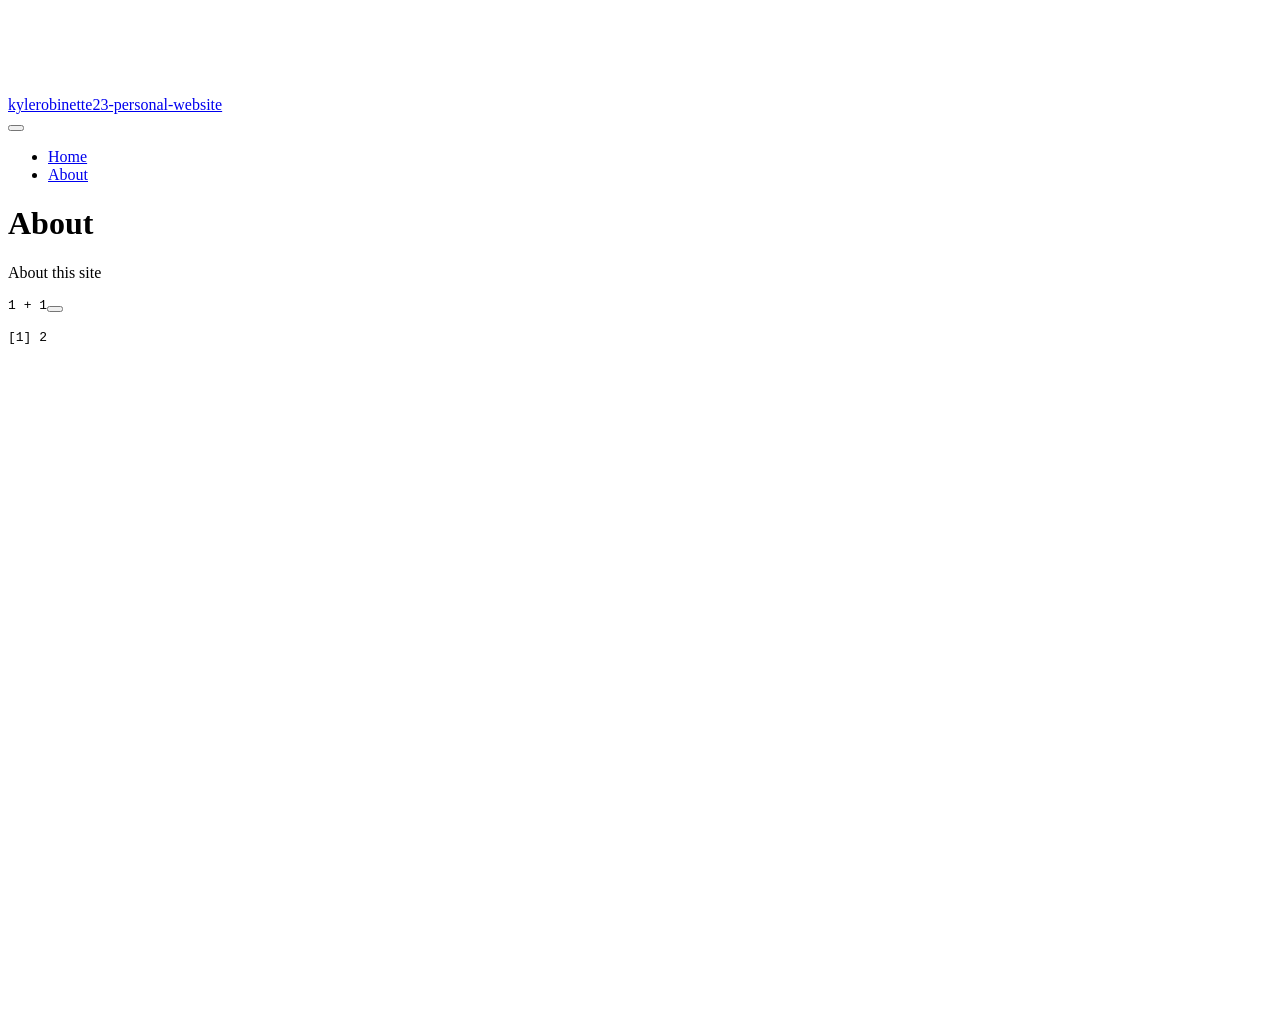
==== docs/about.html @ b681f21e "website demo" ====
<!DOCTYPE html>
<html xmlns="http://www.w3.org/1999/xhtml" lang="en" xml:lang="en"><head>

<meta charset="utf-8">
<meta name="generator" content="quarto-1.7.32">

<meta name="viewport" content="width=device-width, initial-scale=1.0, user-scalable=yes">


<title>About – kylerobinette23-personal-website</title>
<style>
code{white-space: pre-wrap;}
span.smallcaps{font-variant: small-caps;}
div.columns{display: flex; gap: min(4vw, 1.5em);}
div.column{flex: auto; overflow-x: auto;}
div.hanging-indent{margin-left: 1.5em; text-indent: -1.5em;}
ul.task-list{list-style: none;}
ul.task-list li input[type="checkbox"] {
  width: 0.8em;
  margin: 0 0.8em 0.2em -1em; /* quarto-specific, see https://github.com/quarto-dev/quarto-cli/issues/4556 */ 
  vertical-align: middle;
}
/* CSS for syntax highlighting */
html { -webkit-text-size-adjust: 100%; }
pre > code.sourceCode { white-space: pre; position: relative; }
pre > code.sourceCode > span { display: inline-block; line-height: 1.25; }
pre > code.sourceCode > span:empty { height: 1.2em; }
.sourceCode { overflow: visible; }
code.sourceCode > span { color: inherit; text-decoration: inherit; }
div.sourceCode { margin: 1em 0; }
pre.sourceCode { margin: 0; }
@media screen {
div.sourceCode { overflow: auto; }
}
@media print {
pre > code.sourceCode { white-space: pre-wrap; }
pre > code.sourceCode > span { text-indent: -5em; padding-left: 5em; }
}
pre.numberSource code
  { counter-reset: source-line 0; }
pre.numberSource code > span
  { position: relative; left: -4em; counter-increment: source-line; }
pre.numberSource code > span > a:first-child::before
  { content: counter(source-line);
    position: relative; left: -1em; text-align: right; vertical-align: baseline;
    border: none; display: inline-block;
    -webkit-touch-callout: none; -webkit-user-select: none;
    -khtml-user-select: none; -moz-user-select: none;
    -ms-user-select: none; user-select: none;
    padding: 0 4px; width: 4em;
  }
pre.numberSource { margin-left: 3em;  padding-left: 4px; }
div.sourceCode
  {   }
@media screen {
pre > code.sourceCode > span > a:first-child::before { text-decoration: underline; }
}
</style>


<script src="site_libs/quarto-nav/quarto-nav.js"></script>
<script src="site_libs/quarto-nav/headroom.min.js"></script>
<script src="site_libs/clipboard/clipboard.min.js"></script>
<script src="site_libs/quarto-search/autocomplete.umd.js"></script>
<script src="site_libs/quarto-search/fuse.min.js"></script>
<script src="site_libs/quarto-search/quarto-search.js"></script>
<meta name="quarto:offset" content="./">
<script src="site_libs/quarto-html/quarto.js" type="module"></script>
<script src="site_libs/quarto-html/tabsets/tabsets.js" type="module"></script>
<script src="site_libs/quarto-html/popper.min.js"></script>
<script src="site_libs/quarto-html/tippy.umd.min.js"></script>
<script src="site_libs/quarto-html/anchor.min.js"></script>
<link href="site_libs/quarto-html/tippy.css" rel="stylesheet">
<link href="site_libs/quarto-html/quarto-syntax-highlighting-37eea08aefeeee20ff55810ff984fec1.css" rel="stylesheet" id="quarto-text-highlighting-styles">
<script src="site_libs/bootstrap/bootstrap.min.js"></script>
<link href="site_libs/bootstrap/bootstrap-icons.css" rel="stylesheet">
<link href="site_libs/bootstrap/bootstrap-dfb324f25d9b1687192fa8be62ac8f9c.min.css" rel="stylesheet" append-hash="true" id="quarto-bootstrap" data-mode="light">
<script id="quarto-search-options" type="application/json">{
  "location": "navbar",
  "copy-button": false,
  "collapse-after": 3,
  "panel-placement": "end",
  "type": "overlay",
  "limit": 50,
  "keyboard-shortcut": [
    "f",
    "/",
    "s"
  ],
  "show-item-context": false,
  "language": {
    "search-no-results-text": "No results",
    "search-matching-documents-text": "matching documents",
    "search-copy-link-title": "Copy link to search",
    "search-hide-matches-text": "Hide additional matches",
    "search-more-match-text": "more match in this document",
    "search-more-matches-text": "more matches in this document",
    "search-clear-button-title": "Clear",
    "search-text-placeholder": "",
    "search-detached-cancel-button-title": "Cancel",
    "search-submit-button-title": "Submit",
    "search-label": "Search"
  }
}</script>


<link rel="stylesheet" href="styles.css">
</head>

<body class="nav-fixed quarto-light">

<div id="quarto-search-results"></div>
  <header id="quarto-header" class="headroom fixed-top">
    <nav class="navbar navbar-expand-lg " data-bs-theme="dark">
      <div class="navbar-container container-fluid">
      <div class="navbar-brand-container mx-auto">
    <a class="navbar-brand" href="./index.html">
    <span class="navbar-title">kylerobinette23-personal-website</span>
    </a>
  </div>
            <div id="quarto-search" class="" title="Search"></div>
          <button class="navbar-toggler" type="button" data-bs-toggle="collapse" data-bs-target="#navbarCollapse" aria-controls="navbarCollapse" role="menu" aria-expanded="false" aria-label="Toggle navigation" onclick="if (window.quartoToggleHeadroom) { window.quartoToggleHeadroom(); }">
  <span class="navbar-toggler-icon"></span>
</button>
          <div class="collapse navbar-collapse" id="navbarCollapse">
            <ul class="navbar-nav navbar-nav-scroll me-auto">
  <li class="nav-item">
    <a class="nav-link" href="./index.html"> 
<span class="menu-text">Home</span></a>
  </li>  
  <li class="nav-item">
    <a class="nav-link active" href="./about.html" aria-current="page"> 
<span class="menu-text">About</span></a>
  </li>  
</ul>
          </div> <!-- /navcollapse -->
            <div class="quarto-navbar-tools">
</div>
      </div> <!-- /container-fluid -->
    </nav>
</header>
<!-- content -->
<div id="quarto-content" class="quarto-container page-columns page-rows-contents page-layout-article page-navbar">
<!-- sidebar -->
<!-- margin-sidebar -->
    <div id="quarto-margin-sidebar" class="sidebar margin-sidebar zindex-bottom">
        
    </div>
<!-- main -->
<main class="content" id="quarto-document-content">

<header id="title-block-header" class="quarto-title-block default">
<div class="quarto-title">
<h1 class="title">About</h1>
</div>



<div class="quarto-title-meta">

    
  
    
  </div>
  


</header>


<p>About this site</p>
<div class="cell">
<div class="sourceCode cell-code" id="cb1"><pre class="sourceCode r code-with-copy"><code class="sourceCode r"><span id="cb1-1"><a href="#cb1-1" aria-hidden="true" tabindex="-1"></a><span class="dv">1</span> <span class="sc">+</span> <span class="dv">1</span></span></code><button title="Copy to Clipboard" class="code-copy-button"><i class="bi"></i></button></pre></div>
<div class="cell-output cell-output-stdout">
<pre><code>[1] 2</code></pre>
</div>
</div>



</main> <!-- /main -->
<script id="quarto-html-after-body" type="application/javascript">
  window.document.addEventListener("DOMContentLoaded", function (event) {
    const icon = "";
    const anchorJS = new window.AnchorJS();
    anchorJS.options = {
      placement: 'right',
      icon: icon
    };
    anchorJS.add('.anchored');
    const isCodeAnnotation = (el) => {
      for (const clz of el.classList) {
        if (clz.startsWith('code-annotation-')) {                     
          return true;
        }
      }
      return false;
    }
    const onCopySuccess = function(e) {
      // button target
      const button = e.trigger;
      // don't keep focus
      button.blur();
      // flash "checked"
      button.classList.add('code-copy-button-checked');
      var currentTitle = button.getAttribute("title");
      button.setAttribute("title", "Copied!");
      let tooltip;
      if (window.bootstrap) {
        button.setAttribute("data-bs-toggle", "tooltip");
        button.setAttribute("data-bs-placement", "left");
        button.setAttribute("data-bs-title", "Copied!");
        tooltip = new bootstrap.Tooltip(button, 
          { trigger: "manual", 
            customClass: "code-copy-button-tooltip",
            offset: [0, -8]});
        tooltip.show();    
      }
      setTimeout(function() {
        if (tooltip) {
          tooltip.hide();
          button.removeAttribute("data-bs-title");
          button.removeAttribute("data-bs-toggle");
          button.removeAttribute("data-bs-placement");
        }
        button.setAttribute("title", currentTitle);
        button.classList.remove('code-copy-button-checked');
      }, 1000);
      // clear code selection
      e.clearSelection();
    }
    const getTextToCopy = function(trigger) {
        const codeEl = trigger.previousElementSibling.cloneNode(true);
        for (const childEl of codeEl.children) {
          if (isCodeAnnotation(childEl)) {
            childEl.remove();
          }
        }
        return codeEl.innerText;
    }
    const clipboard = new window.ClipboardJS('.code-copy-button:not([data-in-quarto-modal])', {
      text: getTextToCopy
    });
    clipboard.on('success', onCopySuccess);
    if (window.document.getElementById('quarto-embedded-source-code-modal')) {
      const clipboardModal = new window.ClipboardJS('.code-copy-button[data-in-quarto-modal]', {
        text: getTextToCopy,
        container: window.document.getElementById('quarto-embedded-source-code-modal')
      });
      clipboardModal.on('success', onCopySuccess);
    }
      var localhostRegex = new RegExp(/^(?:http|https):\/\/localhost\:?[0-9]*\//);
      var mailtoRegex = new RegExp(/^mailto:/);
        var filterRegex = new RegExp('/' + window.location.host + '/');
      var isInternal = (href) => {
          return filterRegex.test(href) || localhostRegex.test(href) || mailtoRegex.test(href);
      }
      // Inspect non-navigation links and adorn them if external
     var links = window.document.querySelectorAll('a[href]:not(.nav-link):not(.navbar-brand):not(.toc-action):not(.sidebar-link):not(.sidebar-item-toggle):not(.pagination-link):not(.no-external):not([aria-hidden]):not(.dropdown-item):not(.quarto-navigation-tool):not(.about-link)');
      for (var i=0; i<links.length; i++) {
        const link = links[i];
        if (!isInternal(link.href)) {
          // undo the damage that might have been done by quarto-nav.js in the case of
          // links that we want to consider external
          if (link.dataset.originalHref !== undefined) {
            link.href = link.dataset.originalHref;
          }
        }
      }
    function tippyHover(el, contentFn, onTriggerFn, onUntriggerFn) {
      const config = {
        allowHTML: true,
        maxWidth: 500,
        delay: 100,
        arrow: false,
        appendTo: function(el) {
            return el.parentElement;
        },
        interactive: true,
        interactiveBorder: 10,
        theme: 'quarto',
        placement: 'bottom-start',
      };
      if (contentFn) {
        config.content = contentFn;
      }
      if (onTriggerFn) {
        config.onTrigger = onTriggerFn;
      }
      if (onUntriggerFn) {
        config.onUntrigger = onUntriggerFn;
      }
      window.tippy(el, config); 
    }
    const noterefs = window.document.querySelectorAll('a[role="doc-noteref"]');
    for (var i=0; i<noterefs.length; i++) {
      const ref = noterefs[i];
      tippyHover(ref, function() {
        // use id or data attribute instead here
        let href = ref.getAttribute('data-footnote-href') || ref.getAttribute('href');
        try { href = new URL(href).hash; } catch {}
        const id = href.replace(/^#\/?/, "");
        const note = window.document.getElementById(id);
        if (note) {
          return note.innerHTML;
        } else {
          return "";
        }
      });
    }
    const xrefs = window.document.querySelectorAll('a.quarto-xref');
    const processXRef = (id, note) => {
      // Strip column container classes
      const stripColumnClz = (el) => {
        el.classList.remove("page-full", "page-columns");
        if (el.children) {
          for (const child of el.children) {
            stripColumnClz(child);
          }
        }
      }
      stripColumnClz(note)
      if (id === null || id.startsWith('sec-')) {
        // Special case sections, only their first couple elements
        const container = document.createElement("div");
        if (note.children && note.children.length > 2) {
          container.appendChild(note.children[0].cloneNode(true));
          for (let i = 1; i < note.children.length; i++) {
            const child = note.children[i];
            if (child.tagName === "P" && child.innerText === "") {
              continue;
            } else {
              container.appendChild(child.cloneNode(true));
              break;
            }
          }
          if (window.Quarto?.typesetMath) {
            window.Quarto.typesetMath(container);
          }
          return container.innerHTML
        } else {
          if (window.Quarto?.typesetMath) {
            window.Quarto.typesetMath(note);
          }
          return note.innerHTML;
        }
      } else {
        // Remove any anchor links if they are present
        const anchorLink = note.querySelector('a.anchorjs-link');
        if (anchorLink) {
          anchorLink.remove();
        }
        if (window.Quarto?.typesetMath) {
          window.Quarto.typesetMath(note);
        }
        if (note.classList.contains("callout")) {
          return note.outerHTML;
        } else {
          return note.innerHTML;
        }
      }
    }
    for (var i=0; i<xrefs.length; i++) {
      const xref = xrefs[i];
      tippyHover(xref, undefined, function(instance) {
        instance.disable();
        let url = xref.getAttribute('href');
        let hash = undefined; 
        if (url.startsWith('#')) {
          hash = url;
        } else {
          try { hash = new URL(url).hash; } catch {}
        }
        if (hash) {
          const id = hash.replace(/^#\/?/, "");
          const note = window.document.getElementById(id);
          if (note !== null) {
            try {
              const html = processXRef(id, note.cloneNode(true));
              instance.setContent(html);
            } finally {
              instance.enable();
              instance.show();
            }
          } else {
            // See if we can fetch this
            fetch(url.split('#')[0])
            .then(res => res.text())
            .then(html => {
              const parser = new DOMParser();
              const htmlDoc = parser.parseFromString(html, "text/html");
              const note = htmlDoc.getElementById(id);
              if (note !== null) {
                const html = processXRef(id, note);
                instance.setContent(html);
              } 
            }).finally(() => {
              instance.enable();
              instance.show();
            });
          }
        } else {
          // See if we can fetch a full url (with no hash to target)
          // This is a special case and we should probably do some content thinning / targeting
          fetch(url)
          .then(res => res.text())
          .then(html => {
            const parser = new DOMParser();
            const htmlDoc = parser.parseFromString(html, "text/html");
            const note = htmlDoc.querySelector('main.content');
            if (note !== null) {
              // This should only happen for chapter cross references
              // (since there is no id in the URL)
              // remove the first header
              if (note.children.length > 0 && note.children[0].tagName === "HEADER") {
                note.children[0].remove();
              }
              const html = processXRef(null, note);
              instance.setContent(html);
            } 
          }).finally(() => {
            instance.enable();
            instance.show();
          });
        }
      }, function(instance) {
      });
    }
        let selectedAnnoteEl;
        const selectorForAnnotation = ( cell, annotation) => {
          let cellAttr = 'data-code-cell="' + cell + '"';
          let lineAttr = 'data-code-annotation="' +  annotation + '"';
          const selector = 'span[' + cellAttr + '][' + lineAttr + ']';
          return selector;
        }
        const selectCodeLines = (annoteEl) => {
          const doc = window.document;
          const targetCell = annoteEl.getAttribute("data-target-cell");
          const targetAnnotation = annoteEl.getAttribute("data-target-annotation");
          const annoteSpan = window.document.querySelector(selectorForAnnotation(targetCell, targetAnnotation));
          const lines = annoteSpan.getAttribute("data-code-lines").split(",");
          const lineIds = lines.map((line) => {
            return targetCell + "-" + line;
          })
          let top = null;
          let height = null;
          let parent = null;
          if (lineIds.length > 0) {
              //compute the position of the single el (top and bottom and make a div)
              const el = window.document.getElementById(lineIds[0]);
              top = el.offsetTop;
              height = el.offsetHeight;
              parent = el.parentElement.parentElement;
            if (lineIds.length > 1) {
              const lastEl = window.document.getElementById(lineIds[lineIds.length - 1]);
              const bottom = lastEl.offsetTop + lastEl.offsetHeight;
              height = bottom - top;
            }
            if (top !== null && height !== null && parent !== null) {
              // cook up a div (if necessary) and position it 
              let div = window.document.getElementById("code-annotation-line-highlight");
              if (div === null) {
                div = window.document.createElement("div");
                div.setAttribute("id", "code-annotation-line-highlight");
                div.style.position = 'absolute';
                parent.appendChild(div);
              }
              div.style.top = top - 2 + "px";
              div.style.height = height + 4 + "px";
              div.style.left = 0;
              let gutterDiv = window.document.getElementById("code-annotation-line-highlight-gutter");
              if (gutterDiv === null) {
                gutterDiv = window.document.createElement("div");
                gutterDiv.setAttribute("id", "code-annotation-line-highlight-gutter");
                gutterDiv.style.position = 'absolute';
                const codeCell = window.document.getElementById(targetCell);
                const gutter = codeCell.querySelector('.code-annotation-gutter');
                gutter.appendChild(gutterDiv);
              }
              gutterDiv.style.top = top - 2 + "px";
              gutterDiv.style.height = height + 4 + "px";
            }
            selectedAnnoteEl = annoteEl;
          }
        };
        const unselectCodeLines = () => {
          const elementsIds = ["code-annotation-line-highlight", "code-annotation-line-highlight-gutter"];
          elementsIds.forEach((elId) => {
            const div = window.document.getElementById(elId);
            if (div) {
              div.remove();
            }
          });
          selectedAnnoteEl = undefined;
        };
          // Handle positioning of the toggle
      window.addEventListener(
        "resize",
        throttle(() => {
          elRect = undefined;
          if (selectedAnnoteEl) {
            selectCodeLines(selectedAnnoteEl);
          }
        }, 10)
      );
      function throttle(fn, ms) {
      let throttle = false;
      let timer;
        return (...args) => {
          if(!throttle) { // first call gets through
              fn.apply(this, args);
              throttle = true;
          } else { // all the others get throttled
              if(timer) clearTimeout(timer); // cancel #2
              timer = setTimeout(() => {
                fn.apply(this, args);
                timer = throttle = false;
              }, ms);
          }
        };
      }
        // Attach click handler to the DT
        const annoteDls = window.document.querySelectorAll('dt[data-target-cell]');
        for (const annoteDlNode of annoteDls) {
          annoteDlNode.addEventListener('click', (event) => {
            const clickedEl = event.target;
            if (clickedEl !== selectedAnnoteEl) {
              unselectCodeLines();
              const activeEl = window.document.querySelector('dt[data-target-cell].code-annotation-active');
              if (activeEl) {
                activeEl.classList.remove('code-annotation-active');
              }
              selectCodeLines(clickedEl);
              clickedEl.classList.add('code-annotation-active');
            } else {
              // Unselect the line
              unselectCodeLines();
              clickedEl.classList.remove('code-annotation-active');
            }
          });
        }
    const findCites = (el) => {
      const parentEl = el.parentElement;
      if (parentEl) {
        const cites = parentEl.dataset.cites;
        if (cites) {
          return {
            el,
            cites: cites.split(' ')
          };
        } else {
          return findCites(el.parentElement)
        }
      } else {
        return undefined;
      }
    };
    var bibliorefs = window.document.querySelectorAll('a[role="doc-biblioref"]');
    for (var i=0; i<bibliorefs.length; i++) {
      const ref = bibliorefs[i];
      const citeInfo = findCites(ref);
      if (citeInfo) {
        tippyHover(citeInfo.el, function() {
          var popup = window.document.createElement('div');
          citeInfo.cites.forEach(function(cite) {
            var citeDiv = window.document.createElement('div');
            citeDiv.classList.add('hanging-indent');
            citeDiv.classList.add('csl-entry');
            var biblioDiv = window.document.getElementById('ref-' + cite);
            if (biblioDiv) {
              citeDiv.innerHTML = biblioDiv.innerHTML;
            }
            popup.appendChild(citeDiv);
          });
          return popup.innerHTML;
        });
      }
    }
  });
  </script>
</div> <!-- /content -->




</body></html>
---- docs/site_libs/quarto-html/tippy.css ----
.tippy-box[data-animation=fade][data-state=hidden]{opacity:0}[data-tippy-root]{max-width:calc(100vw - 10px)}.tippy-box{position:relative;background-color:#333;color:#fff;border-radius:4px;font-size:14px;line-height:1.4;white-space:normal;outline:0;transition-property:transform,visibility,opacity}.tippy-box[data-placement^=top]>.tippy-arrow{bottom:0}.tippy-box[data-placement^=top]>.tippy-arrow:before{bottom:-7px;left:0;border-width:8px 8px 0;border-top-color:initial;transform-origin:center top}.tippy-box[data-placement^=bottom]>.tippy-arrow{top:0}.tippy-box[data-placement^=bottom]>.tippy-arrow:before{top:-7px;left:0;border-width:0 8px 8px;border-bottom-color:initial;transform-origin:center bottom}.tippy-box[data-placement^=left]>.tippy-arrow{right:0}.tippy-box[data-placement^=left]>.tippy-arrow:before{border-width:8px 0 8px 8px;border-left-color:initial;right:-7px;transform-origin:center left}.tippy-box[data-placement^=right]>.tippy-arrow{left:0}.tippy-box[data-placement^=right]>.tippy-arrow:before{left:-7px;border-width:8px 8px 8px 0;border-right-color:initial;transform-origin:center right}.tippy-box[data-inertia][data-state=visible]{transition-timing-function:cubic-bezier(.54,1.5,.38,1.11)}.tippy-arrow{width:16px;height:16px;color:#333}.tippy-arrow:before{content:"";position:absolute;border-color:transparent;border-style:solid}.tippy-content{position:relative;padding:5px 9px;z-index:1}
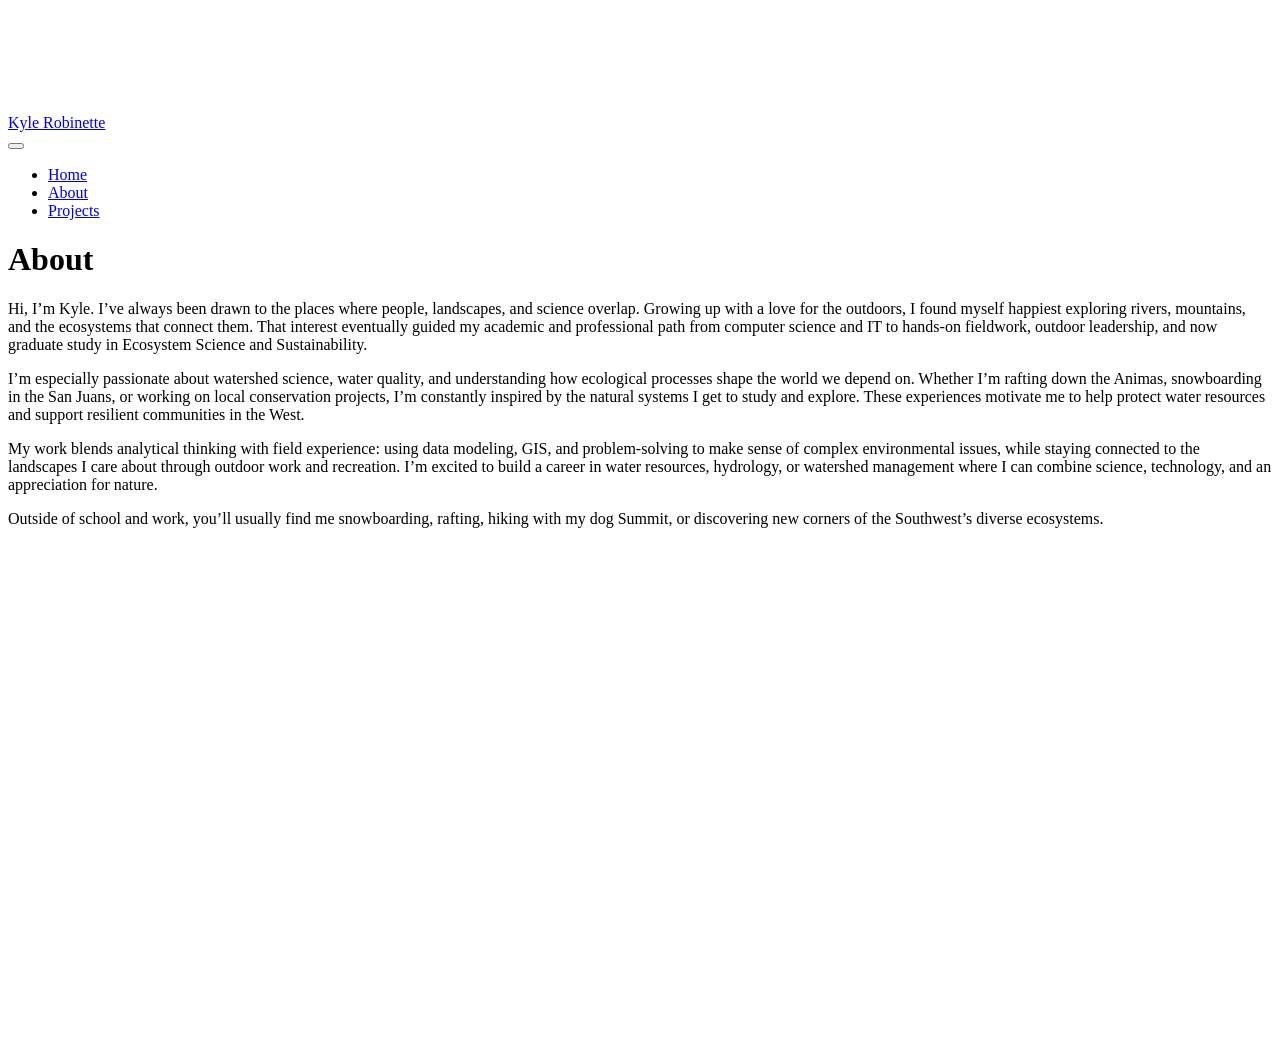
==== commit 811deb11: "testing" ====
--- a/docs/about.html
+++ b/docs/about.html
@@ -7,7 +7,7 @@
 <meta name="viewport" content="width=device-width, initial-scale=1.0, user-scalable=yes">
 
 
-<title>About – kylerobinette23-personal-website</title>
+<title>About – Kyle Robinette</title>
 <style>
 code{white-space: pre-wrap;}
 span.smallcaps{font-variant: small-caps;}
@@ -19,41 +19,6 @@
   width: 0.8em;
   margin: 0 0.8em 0.2em -1em; /* quarto-specific, see https://github.com/quarto-dev/quarto-cli/issues/4556 */ 
   vertical-align: middle;
-}
-/* CSS for syntax highlighting */
-html { -webkit-text-size-adjust: 100%; }
-pre > code.sourceCode { white-space: pre; position: relative; }
-pre > code.sourceCode > span { display: inline-block; line-height: 1.25; }
-pre > code.sourceCode > span:empty { height: 1.2em; }
-.sourceCode { overflow: visible; }
-code.sourceCode > span { color: inherit; text-decoration: inherit; }
-div.sourceCode { margin: 1em 0; }
-pre.sourceCode { margin: 0; }
-@media screen {
-div.sourceCode { overflow: auto; }
-}
-@media print {
-pre > code.sourceCode { white-space: pre-wrap; }
-pre > code.sourceCode > span { text-indent: -5em; padding-left: 5em; }
-}
-pre.numberSource code
-  { counter-reset: source-line 0; }
-pre.numberSource code > span
-  { position: relative; left: -4em; counter-increment: source-line; }
-pre.numberSource code > span > a:first-child::before
-  { content: counter(source-line);
-    position: relative; left: -1em; text-align: right; vertical-align: baseline;
-    border: none; display: inline-block;
-    -webkit-touch-callout: none; -webkit-user-select: none;
-    -khtml-user-select: none; -moz-user-select: none;
-    -ms-user-select: none; user-select: none;
-    padding: 0 4px; width: 4em;
-  }
-pre.numberSource { margin-left: 3em;  padding-left: 4px; }
-div.sourceCode
-  {   }
-@media screen {
-pre > code.sourceCode > span > a:first-child::before { text-decoration: underline; }
 }
 </style>
 
@@ -115,7 +80,7 @@
       <div class="navbar-container container-fluid">
       <div class="navbar-brand-container mx-auto">
     <a class="navbar-brand" href="./index.html">
-    <span class="navbar-title">kylerobinette23-personal-website</span>
+    <span class="navbar-title">Kyle Robinette</span>
     </a>
   </div>
             <div id="quarto-search" class="" title="Search"></div>
@@ -131,6 +96,10 @@
   <li class="nav-item">
     <a class="nav-link active" href="./about.html" aria-current="page"> 
 <span class="menu-text">About</span></a>
+  </li>  
+  <li class="nav-item">
+    <a class="nav-link" href="./projects.html"> 
+<span class="menu-text">Projects</span></a>
   </li>  
 </ul>
           </div> <!-- /navcollapse -->
@@ -168,13 +137,10 @@
 </header>
 
 
-<p>About this site</p>
-<div class="cell">
-<div class="sourceCode cell-code" id="cb1"><pre class="sourceCode r code-with-copy"><code class="sourceCode r"><span id="cb1-1"><a href="#cb1-1" aria-hidden="true" tabindex="-1"></a><span class="dv">1</span> <span class="sc">+</span> <span class="dv">1</span></span></code><button title="Copy to Clipboard" class="code-copy-button"><i class="bi"></i></button></pre></div>
-<div class="cell-output cell-output-stdout">
-<pre><code>[1] 2</code></pre>
-</div>
-</div>
+<p>Hi, I’m Kyle. I’ve always been drawn to the places where people, landscapes, and science overlap. Growing up with a love for the outdoors, I found myself happiest exploring rivers, mountains, and the ecosystems that connect them. That interest eventually guided my academic and professional path from computer science and IT to hands-on fieldwork, outdoor leadership, and now graduate study in Ecosystem Science and Sustainability.</p>
+<p>I’m especially passionate about watershed science, water quality, and understanding how ecological processes shape the world we depend on. Whether I’m rafting down the Animas, snowboarding in the San Juans, or working on local conservation projects, I’m constantly inspired by the natural systems I get to study and explore. These experiences motivate me to help protect water resources and support resilient communities in the West.</p>
+<p>My work blends analytical thinking with field experience: using data modeling, GIS, and problem-solving to make sense of complex environmental issues, while staying connected to the landscapes I care about through outdoor work and recreation. I’m excited to build a career in water resources, hydrology, or watershed management where I can combine science, technology, and an appreciation for nature.</p>
+<p>Outside of school and work, you’ll usually find me snowboarding, rafting, hiking with my dog Summit, or discovering new corners of the Southwest’s diverse ecosystems.</p>
 
 
 
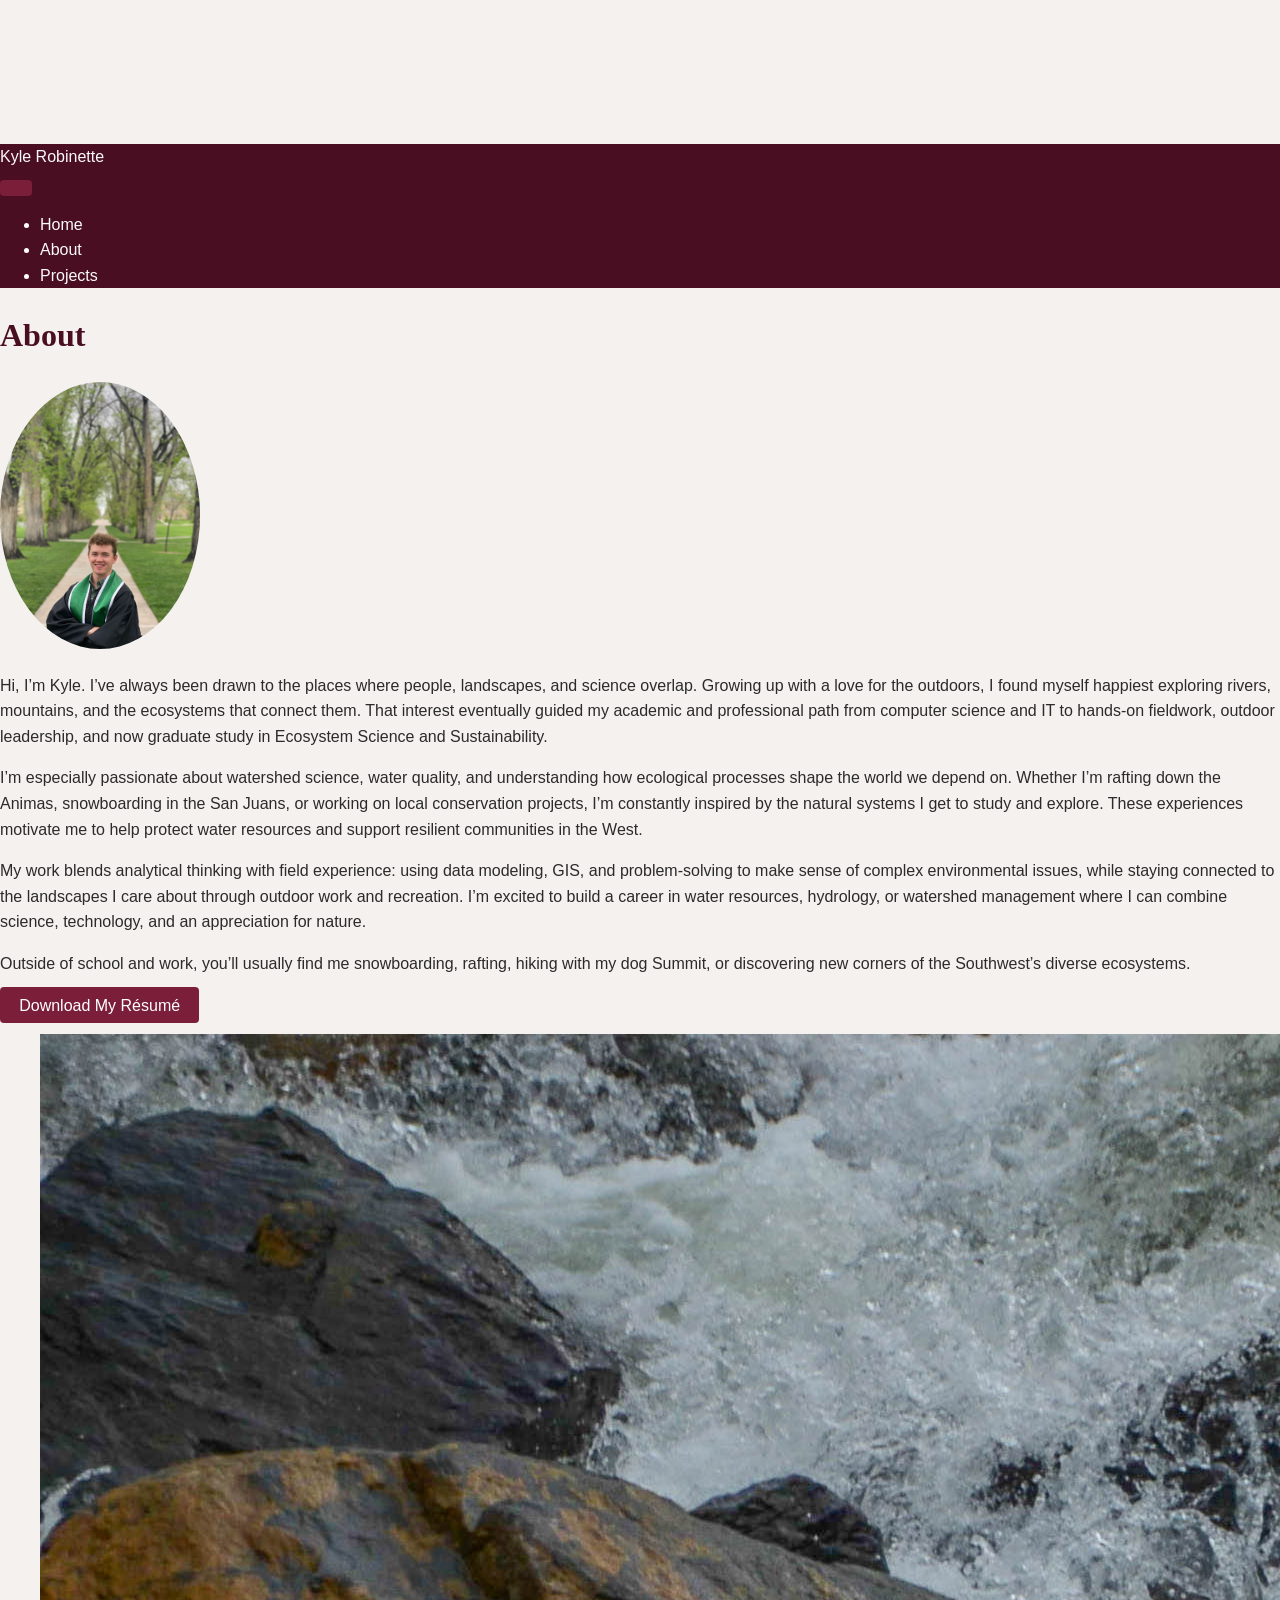
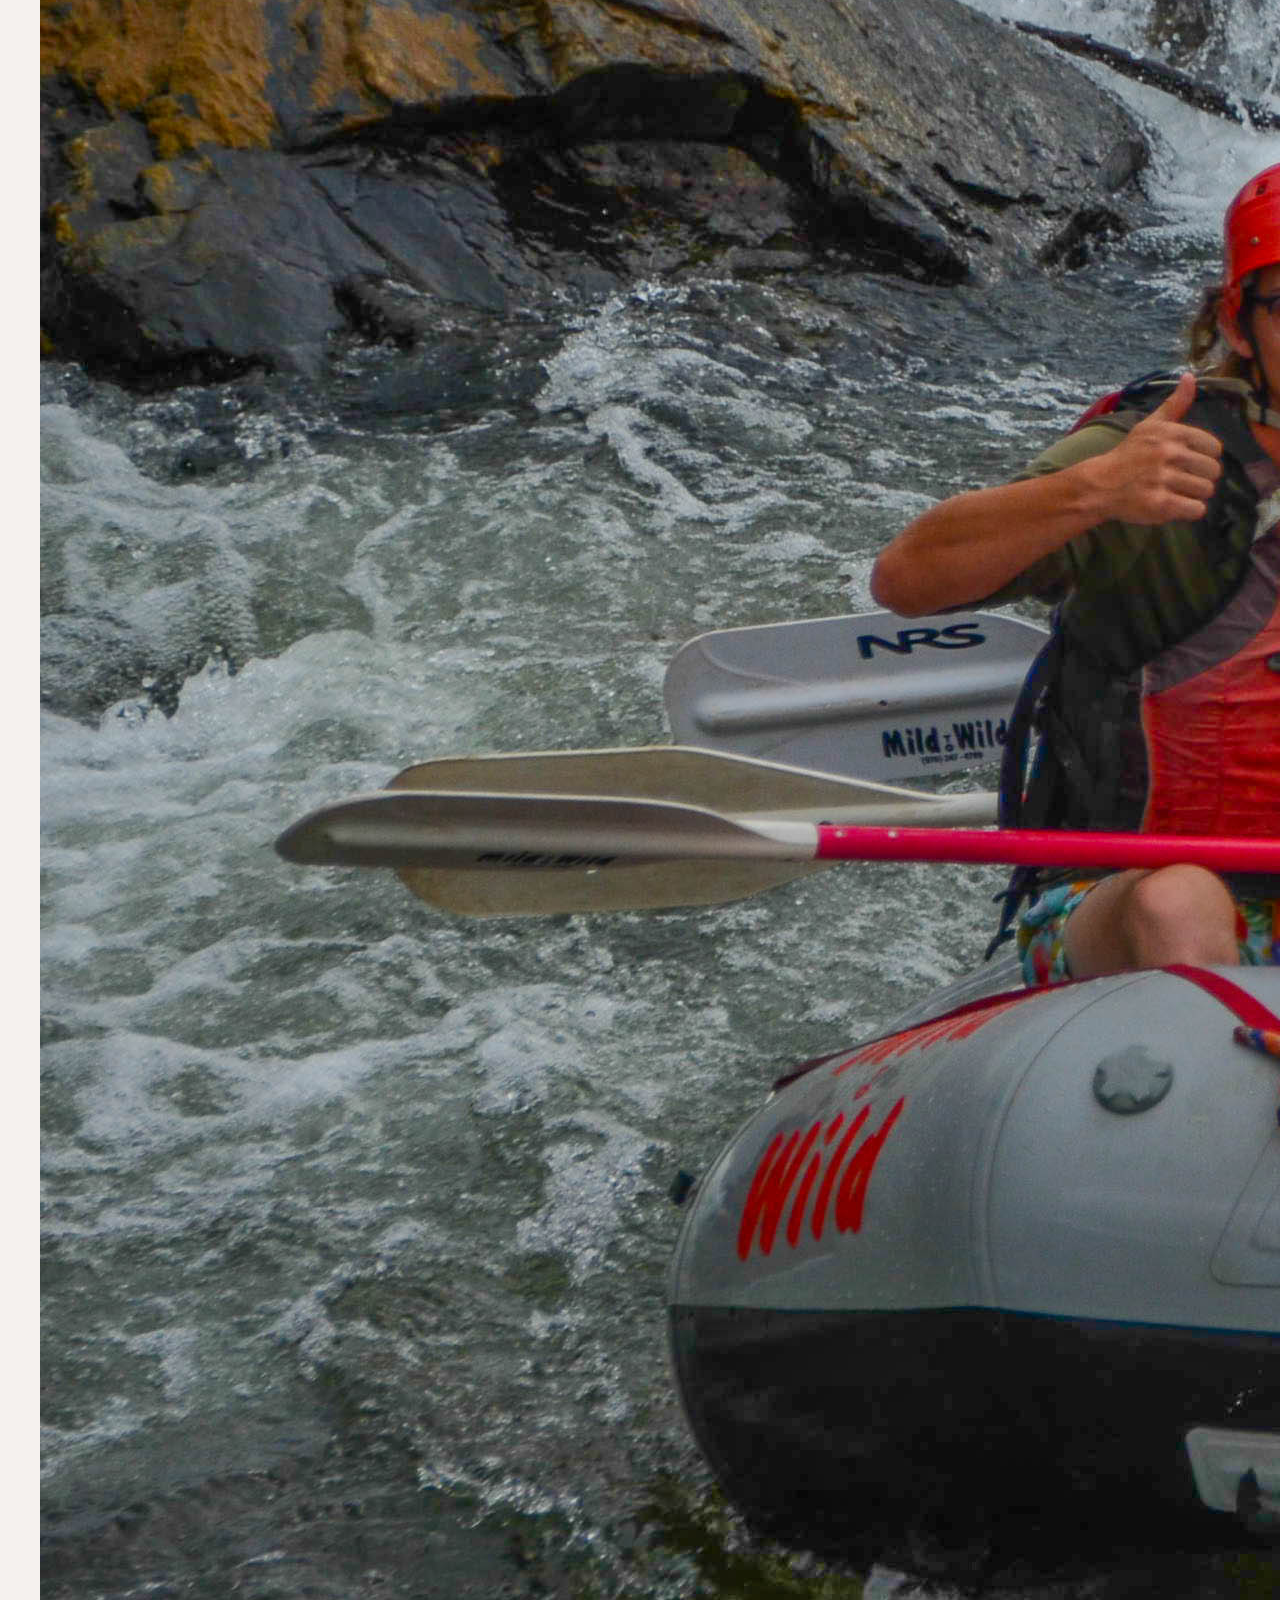
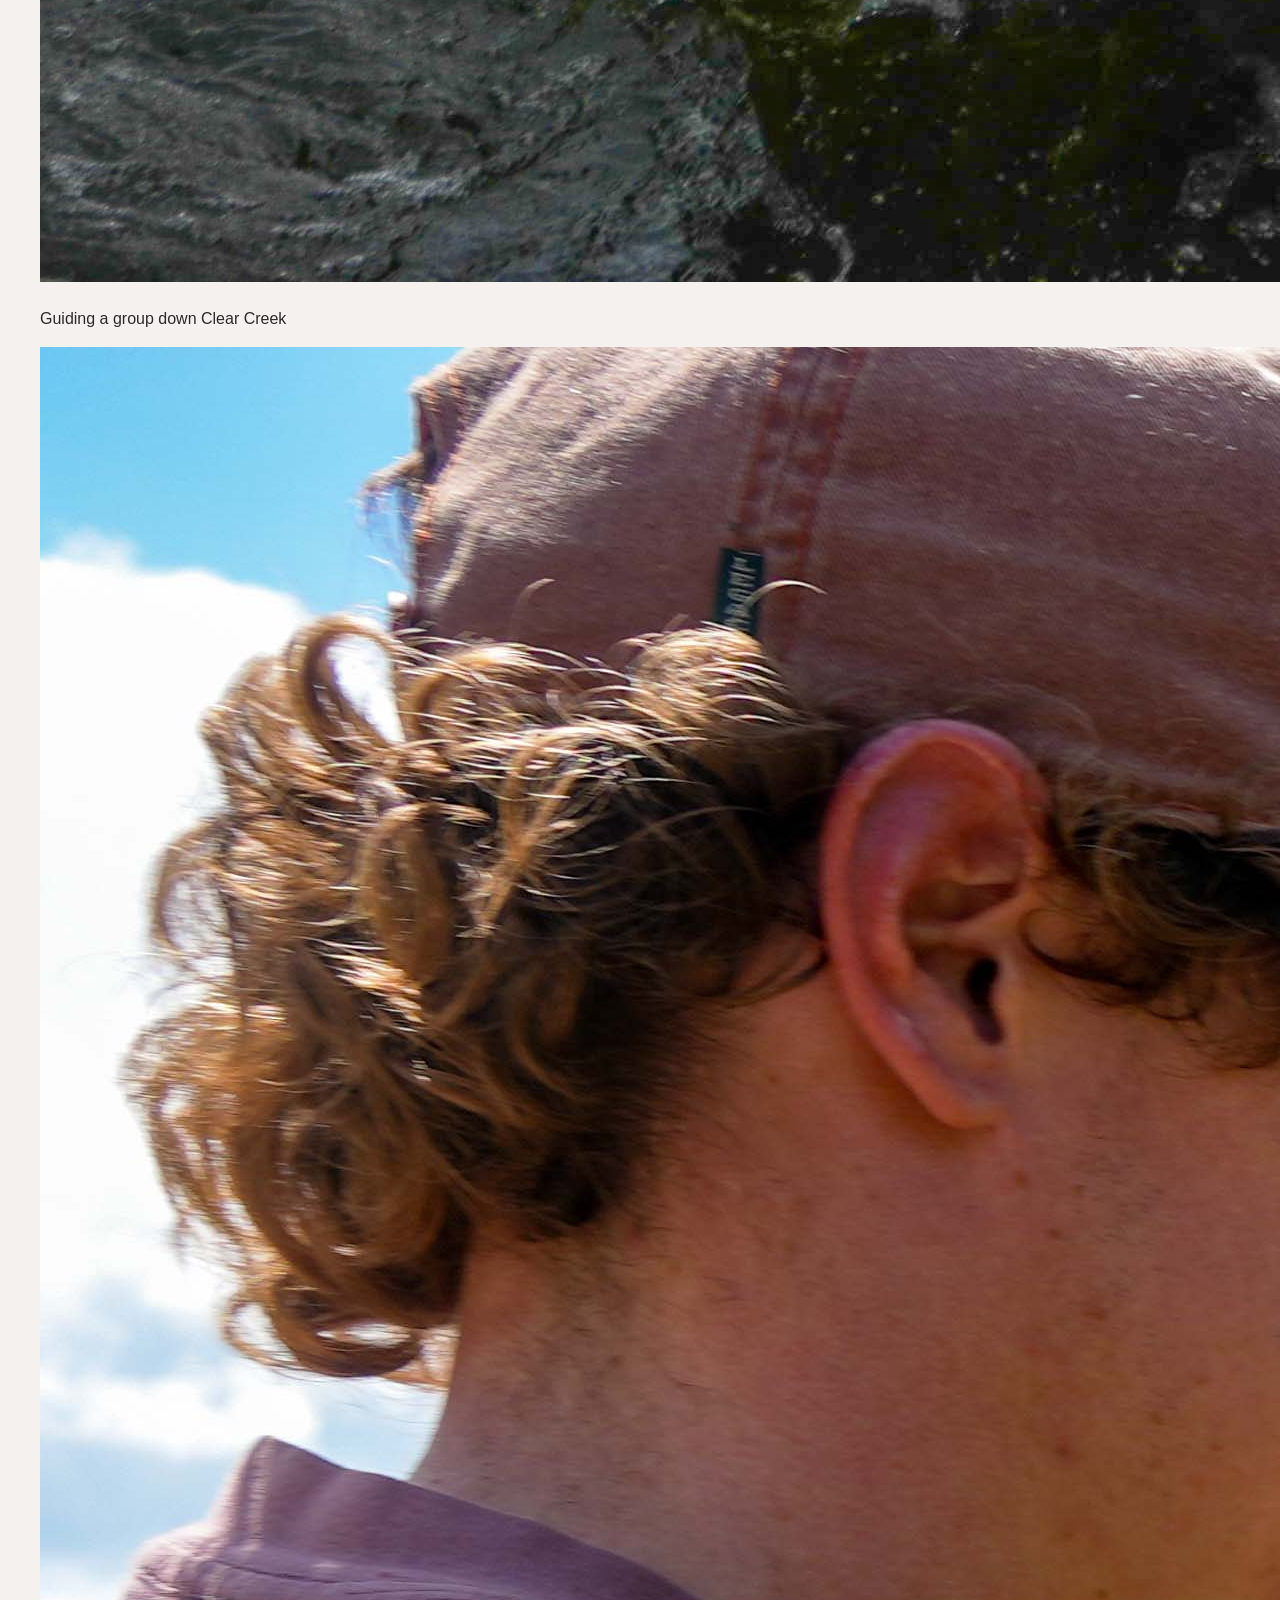
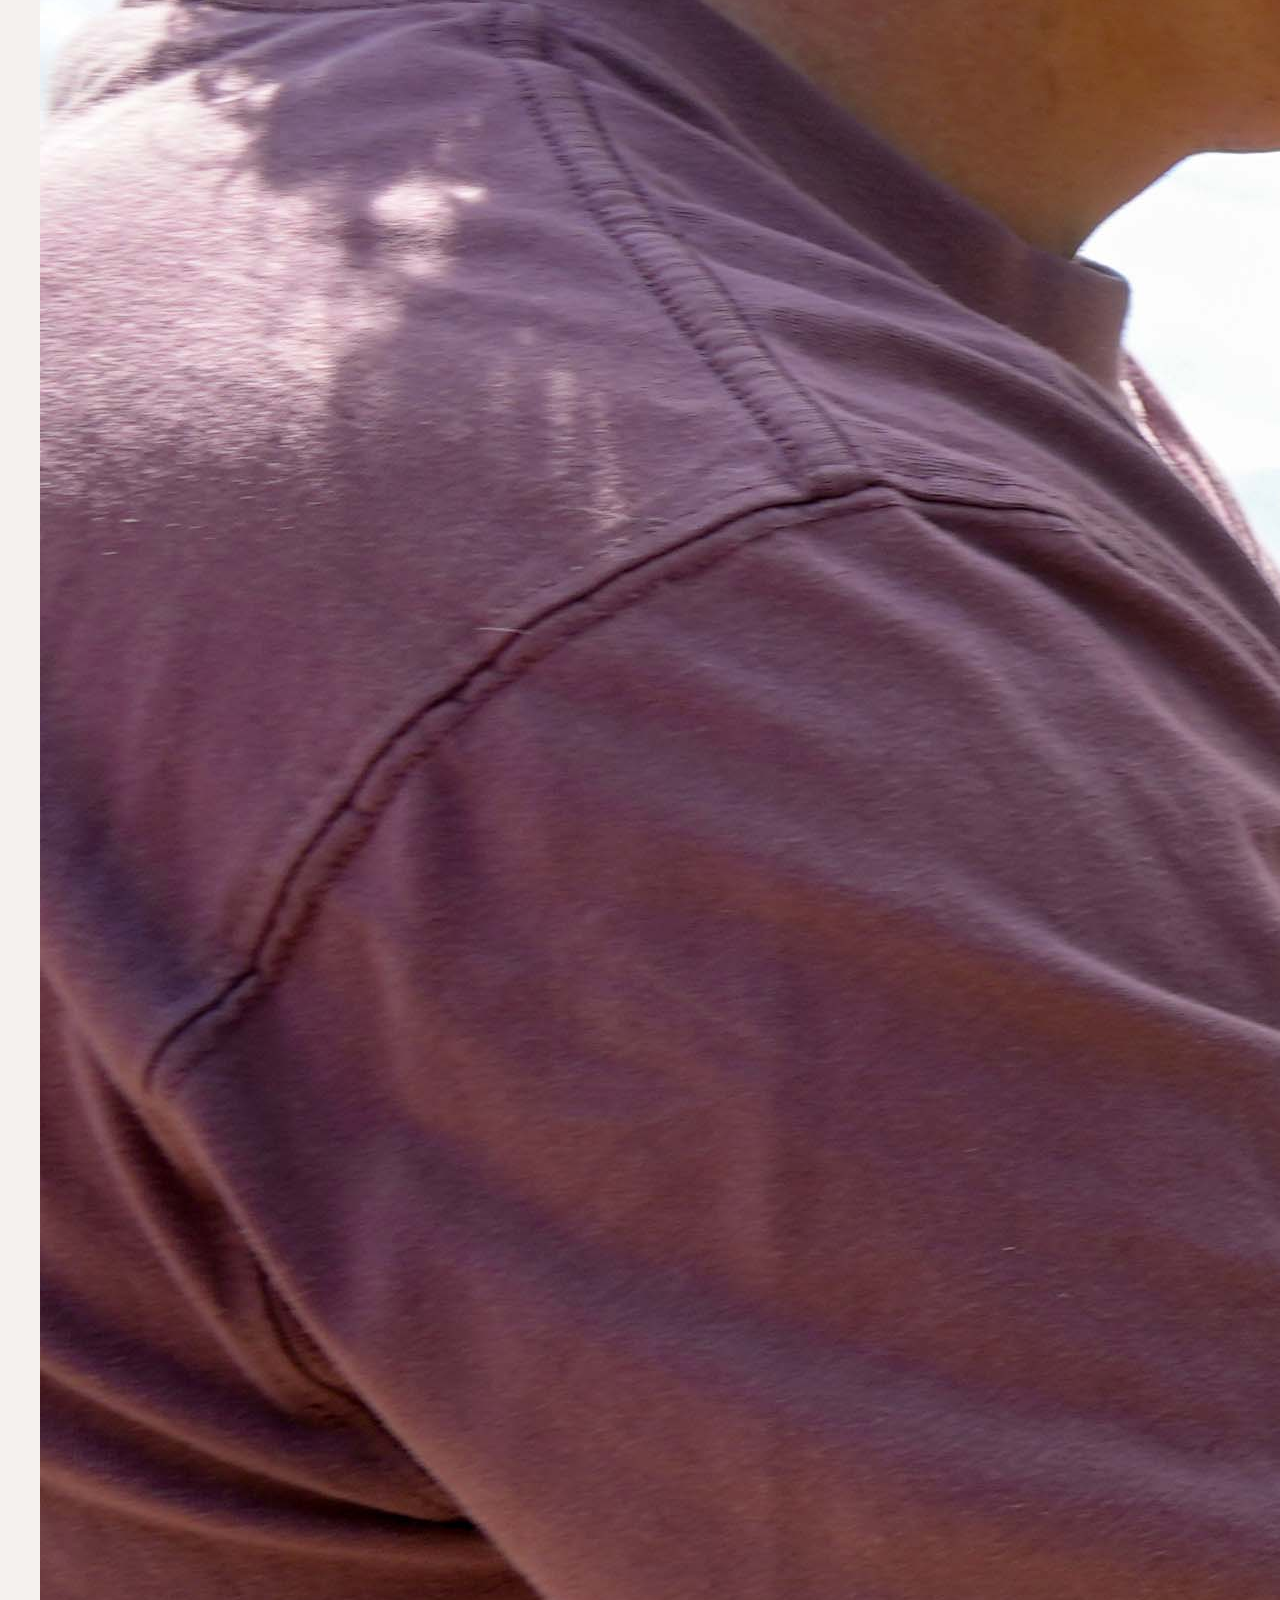
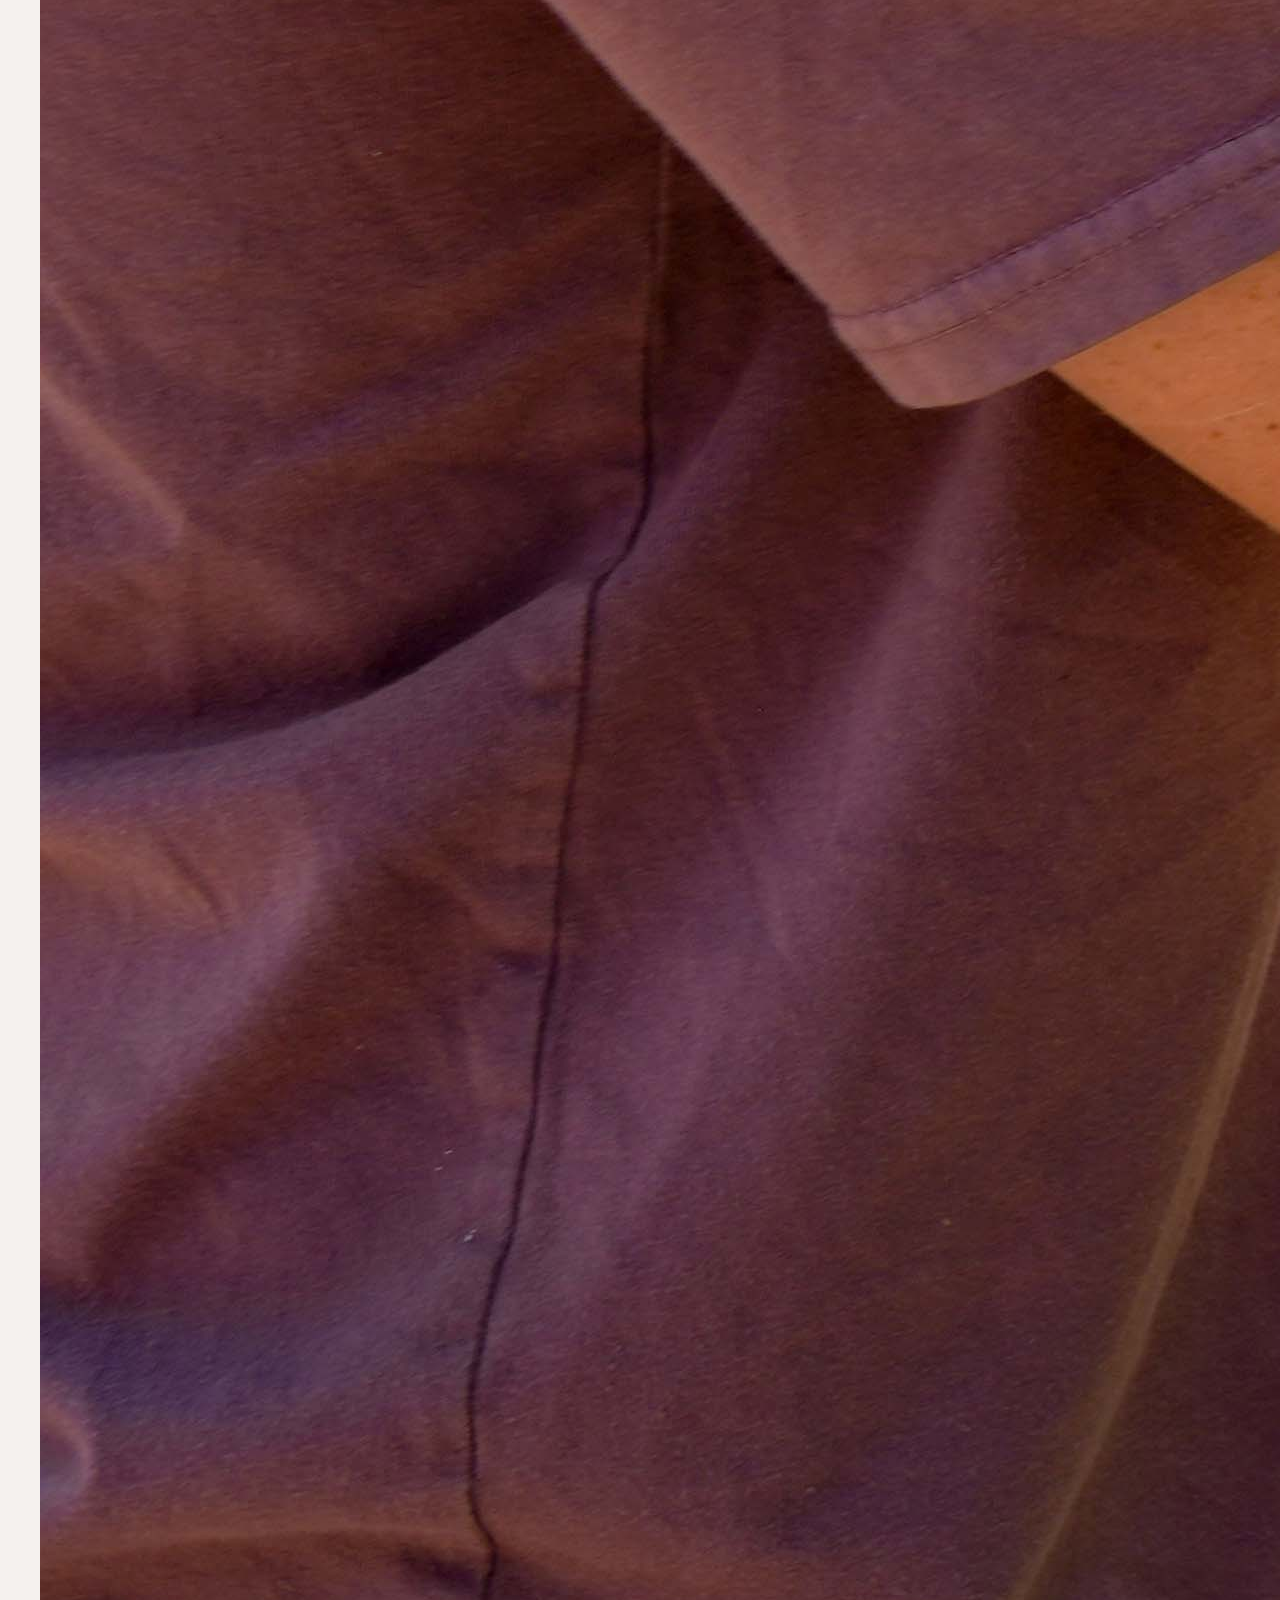
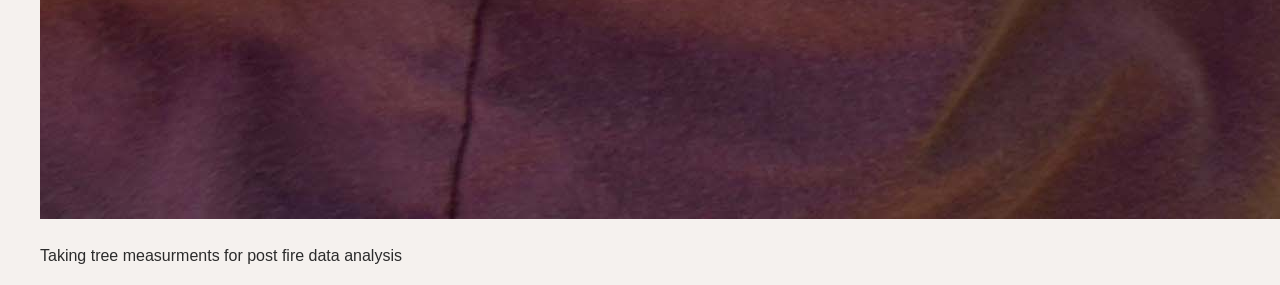
==== commit 7ac05eff: "final web page" ====
--- a/docs/about.html
+++ b/docs/about.html
@@ -137,10 +137,24 @@
 </header>
 
 
+<p><img src="IMG_3658.jpg" class="img-fluid" style="border-radius: 50%;" width="200"></p>
 <p>Hi, I’m Kyle. I’ve always been drawn to the places where people, landscapes, and science overlap. Growing up with a love for the outdoors, I found myself happiest exploring rivers, mountains, and the ecosystems that connect them. That interest eventually guided my academic and professional path from computer science and IT to hands-on fieldwork, outdoor leadership, and now graduate study in Ecosystem Science and Sustainability.</p>
 <p>I’m especially passionate about watershed science, water quality, and understanding how ecological processes shape the world we depend on. Whether I’m rafting down the Animas, snowboarding in the San Juans, or working on local conservation projects, I’m constantly inspired by the natural systems I get to study and explore. These experiences motivate me to help protect water resources and support resilient communities in the West.</p>
 <p>My work blends analytical thinking with field experience: using data modeling, GIS, and problem-solving to make sense of complex environmental issues, while staying connected to the landscapes I care about through outdoor work and recreation. I’m excited to build a career in water resources, hydrology, or watershed management where I can combine science, technology, and an appreciation for nature.</p>
 <p>Outside of school and work, you’ll usually find me snowboarding, rafting, hiking with my dog Summit, or discovering new corners of the Southwest’s diverse ecosystems.</p>
+<p><a href="ResumeEcoAssistant.pdf" class="btn btn-primary">Download My Résumé</a></p>
+<div class="quarto-figure quarto-figure-center">
+<figure class="figure">
+<p><img src="IMG_8575.jpg" class="img-fluid figure-img"></p>
+<figcaption>Guiding a group down Clear Creek</figcaption>
+</figure>
+</div>
+<div class="quarto-figure quarto-figure-center">
+<figure class="figure">
+<p><img src="MTN_CMPS.jpg" class="img-fluid figure-img"></p>
+<figcaption>Taking tree measurments for post fire data analysis</figcaption>
+</figure>
+</div>
 
 
 
--- a/docs/styles.css
+++ b/docs/styles.css
@@ -0,0 +1,113 @@
+/* css styles */
+/* ================================
+   GLOBAL COLORS (Wine Theme)
+   ================================ */
+:root {
+  --wine-dark: #4a0e23;      /* deep wine */
+  --wine-medium: #7b1e3a;    /* mid wine */
+  --wine-light: #c94f70;     /* rose/wine highlight */
+  --cream: #f5f1ee;          /* warm background */
+  --offwhite: #fcfaf9;
+  --text-dark: #2b2b2b;
+  --text-light: #ffffff;
+}
+
+/* ================================
+   BODY & TEXT
+   ================================ */
+body {
+  background-color: var(--cream);
+  color: var(--text-dark);
+  margin: 0;
+  font-family: "Inter", "Segoe UI", Roboto, sans-serif;
+  line-height: 1.6;
+}
+
+/* ================================
+   HEADINGS
+   ================================ */
+h1, h2, h3, h4 {
+  font-family: "Merriweather", serif;
+  color: var(--wine-dark);
+  font-weight: 700;
+}
+
+/* ================================
+   LINKS
+   ================================ */
+a {
+  color: var(--wine-medium);
+  text-decoration: none;
+}
+a:hover {
+  color: var(--wine-light);
+  text-decoration: underline;
+}
+
+/* ================================
+   NAVIGATION BAR
+   ================================ */
+.navbar, .navbar-nav, .quarto-navbar {
+  background-color: var(--wine-dark) !important;
+  color: var(--text-light) !important;
+}
+
+.navbar a,
+.quarto-navbar a {
+  color: var(--offwhite) !important;
+}
+
+.navbar a:hover,
+.quarto-navbar a:hover {
+  color: var(--wine-light) !important;
+}
+
+/* ================================
+   CODE BLOCKS
+   ================================ */
+pre, code {
+  background-color: #f0e6e8;
+  border-left: 3px solid var(--wine-medium);
+  padding: 0.2em 0.4em;
+  border-radius: 4px;
+  font-size: 0.9em;
+}
+
+/* ================================
+   BUTTONS
+   ================================ */
+button, .btn {
+  background-color: var(--wine-medium);
+  color: var(--text-light);
+  border-radius: 4px;
+  padding: 0.6em 1.2em;
+  border: none;
+}
+
+button:hover, .btn:hover {
+  background-color: var(--wine-light);
+}
+
+/* ================================
+   PROJECT CARDS / BOXES
+   ================================ */
+.card, .project-box {
+  background: var(--offwhite);
+  border-left: 5px solid var(--wine-light);
+  padding: 1rem;
+  border-radius: 6px;
+  margin-bottom: 1.5rem;
+  box-shadow: 0 2px 6px rgba(0,0,0,0.06);
+}
+
+/* ================================
+   FOOTER
+   ================================ */
+footer {
+  background-color: var(--wine-dark);
+  color: var(--text-light);
+  text-align: center;
+  padding: 1.2rem;
+  font-size: 0.9em;
+}
+
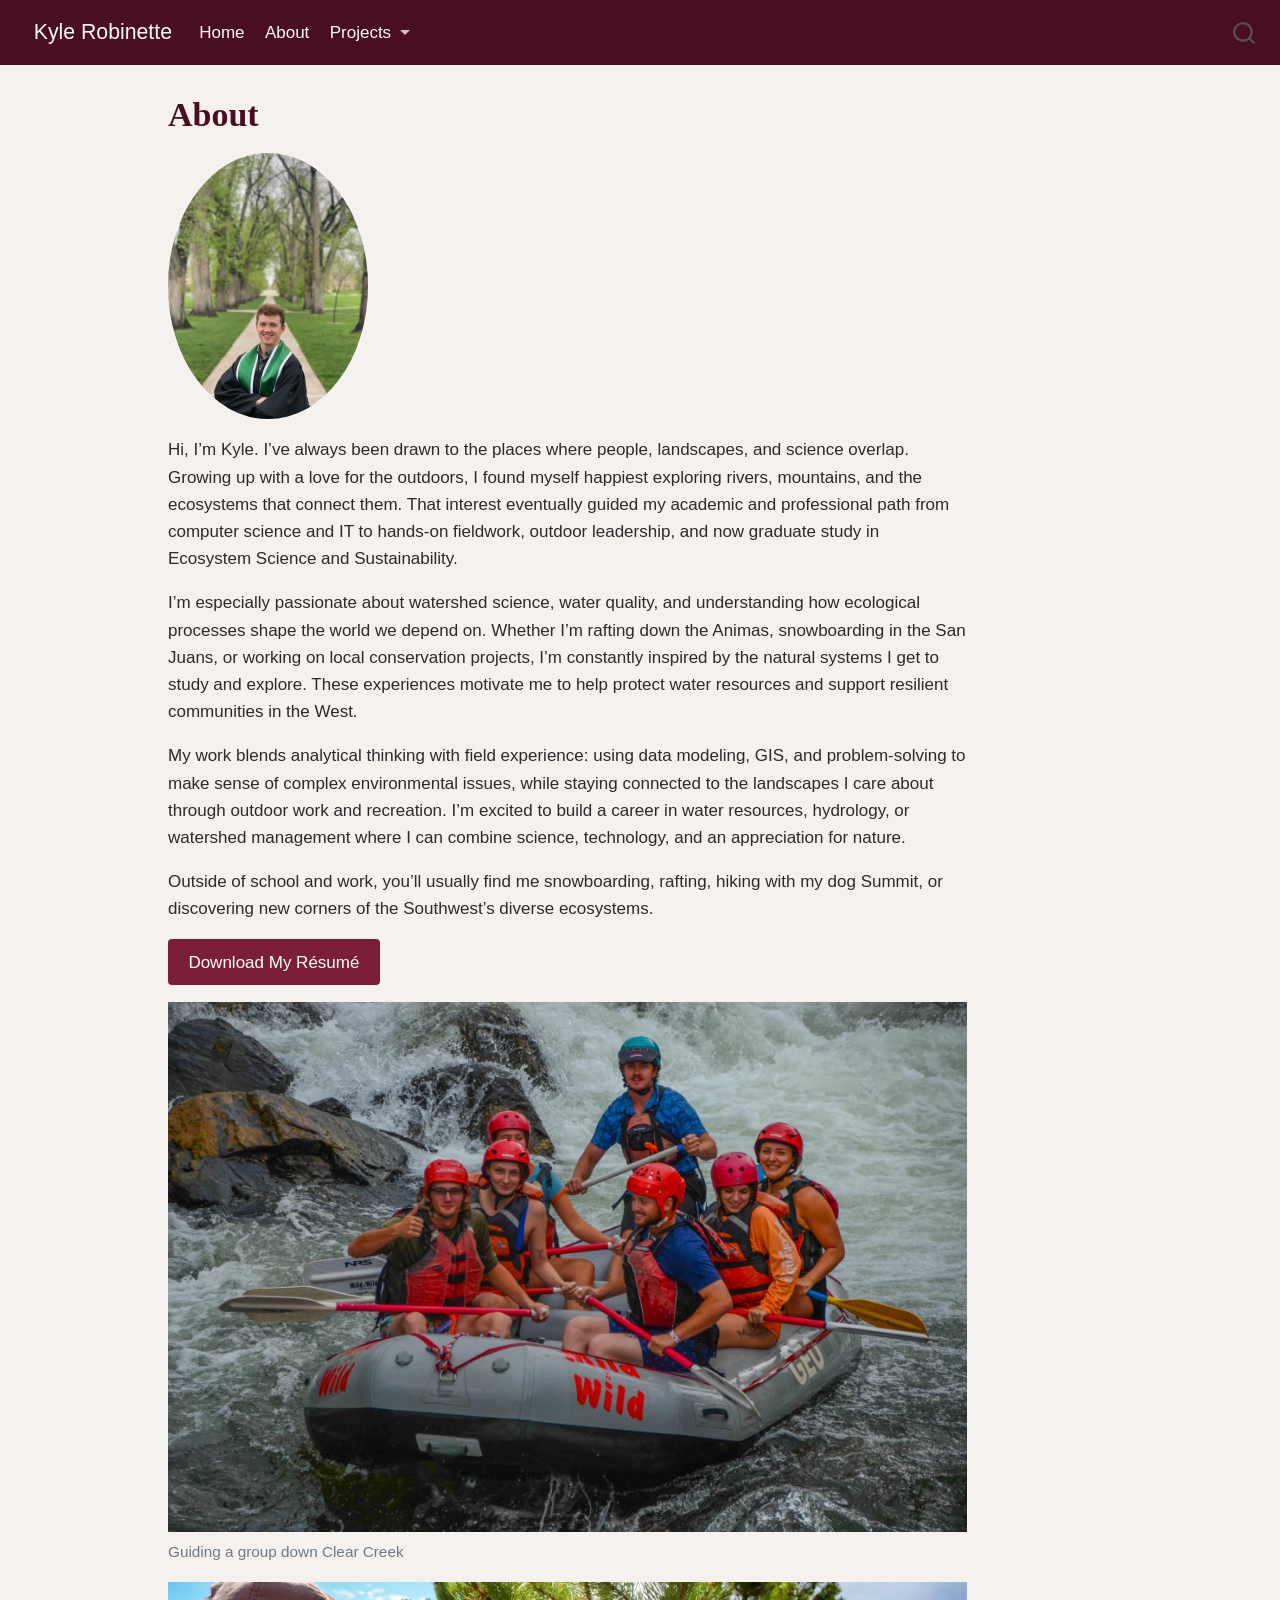
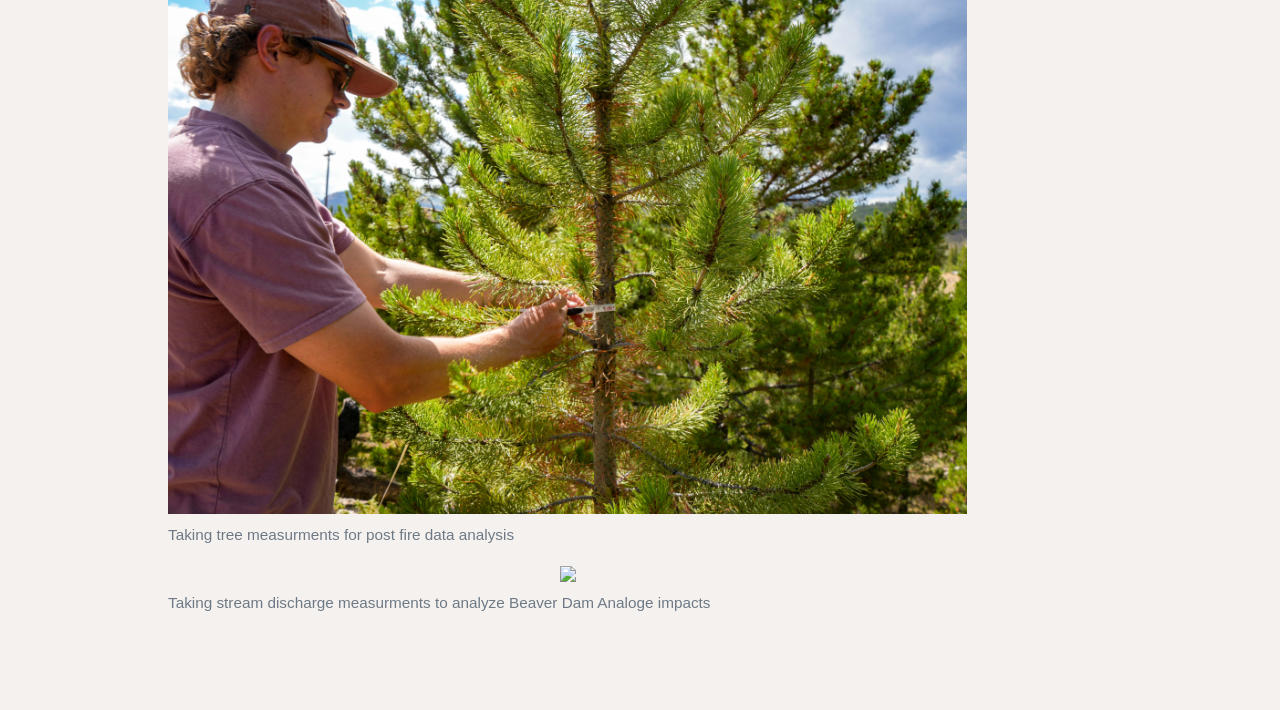
==== commit 47895429: "updates" ====
--- a/docs/about.html
+++ b/docs/about.html
@@ -2,7 +2,7 @@
 <html xmlns="http://www.w3.org/1999/xhtml" lang="en" xml:lang="en"><head>
 
 <meta charset="utf-8">
-<meta name="generator" content="quarto-1.7.32">
+<meta name="generator" content="quarto-1.8.25">
 
 <meta name="viewport" content="width=device-width, initial-scale=1.0, user-scalable=yes">
 
@@ -32,14 +32,15 @@
 <meta name="quarto:offset" content="./">
 <script src="site_libs/quarto-html/quarto.js" type="module"></script>
 <script src="site_libs/quarto-html/tabsets/tabsets.js" type="module"></script>
+<script src="site_libs/quarto-html/axe/axe-check.js" type="module"></script>
 <script src="site_libs/quarto-html/popper.min.js"></script>
 <script src="site_libs/quarto-html/tippy.umd.min.js"></script>
 <script src="site_libs/quarto-html/anchor.min.js"></script>
 <link href="site_libs/quarto-html/tippy.css" rel="stylesheet">
-<link href="site_libs/quarto-html/quarto-syntax-highlighting-37eea08aefeeee20ff55810ff984fec1.css" rel="stylesheet" id="quarto-text-highlighting-styles">
+<link href="site_libs/quarto-html/quarto-syntax-highlighting-7b89279ff1a6dce999919e0e67d4d9ec.css" rel="stylesheet" id="quarto-text-highlighting-styles">
 <script src="site_libs/bootstrap/bootstrap.min.js"></script>
 <link href="site_libs/bootstrap/bootstrap-icons.css" rel="stylesheet">
-<link href="site_libs/bootstrap/bootstrap-dfb324f25d9b1687192fa8be62ac8f9c.min.css" rel="stylesheet" append-hash="true" id="quarto-bootstrap" data-mode="light">
+<link href="site_libs/bootstrap/bootstrap-e31584831b205ffbb2d98406f31c2a5b.min.css" rel="stylesheet" append-hash="true" id="quarto-bootstrap" data-mode="light">
 <script id="quarto-search-options" type="application/json">{
   "location": "navbar",
   "copy-button": false,
@@ -79,6 +80,8 @@
     <nav class="navbar navbar-expand-lg " data-bs-theme="dark">
       <div class="navbar-container container-fluid">
       <div class="navbar-brand-container mx-auto">
+    <a href="./index.html" class="navbar-brand navbar-brand-logo">
+    </a>
     <a class="navbar-brand" href="./index.html">
     <span class="navbar-title">Kyle Robinette</span>
     </a>
@@ -97,10 +100,43 @@
     <a class="nav-link active" href="./about.html" aria-current="page"> 
 <span class="menu-text">About</span></a>
   </li>  
-  <li class="nav-item">
-    <a class="nav-link" href="./projects.html"> 
-<span class="menu-text">Projects</span></a>
-  </li>  
+  <li class="nav-item dropdown ">
+    <a class="nav-link dropdown-toggle" href="#" id="nav-menu-projects" role="link" data-bs-toggle="dropdown" aria-expanded="false">
+ <span class="menu-text">Projects</span>
+    </a>
+    <ul class="dropdown-menu" aria-labelledby="nav-menu-projects">    
+        <li>
+    <a class="dropdown-item" href="./projects.html">
+ <span class="dropdown-text">Project Details</span></a>
+  </li>  
+        <li><hr class="dropdown-divider"></li>
+        <li class="dropdown-header">Colorado River Hydrology</li>
+        <li>
+    <a class="dropdown-item" href="https://kylerobinette23.github.io/csu-523c/lab-01.html">
+ <span class="dropdown-text">https://kylerobinette23.github.io/csu-523c/lab-01.html</span></a>
+  </li>  
+        <li class="dropdown-header">Spacial Analysis: Distances and Projections</li>
+        <li>
+    <a class="dropdown-item" href="https://kylerobinette23.github.io/csu-523c/lab-02.html">
+ <span class="dropdown-text">https://kylerobinette23.github.io/csu-523c/lab-02.html</span></a>
+  </li>  
+        <li class="dropdown-header">Modifiable areal unit problem - Polygons &amp; Tessellations</li>
+        <li>
+    <a class="dropdown-item" href="https://kylerobinette23.github.io/csu-523c/lab-03.html">
+ <span class="dropdown-text">https://kylerobinette23.github.io/csu-523c/lab-03.html</span></a>
+  </li>  
+        <li class="dropdown-header">Rasters &amp; Remote Sensing</li>
+        <li>
+    <a class="dropdown-item" href="https://kylerobinette23.github.io/csu-523c/lab-04.html">
+ <span class="dropdown-text">https://kylerobinette23.github.io/csu-523c/lab-04.html</span></a>
+  </li>  
+        <li class="dropdown-header">Machine Learning in Hydrology</li>
+        <li>
+    <a class="dropdown-item" href="https://kylerobinette23.github.io/csu-523c/lab-05.html">
+ <span class="dropdown-text">https://kylerobinette23.github.io/csu-523c/lab-05.html</span></a>
+  </li>  
+    </ul>
+  </li>
 </ul>
           </div> <!-- /navcollapse -->
             <div class="quarto-navbar-tools">
@@ -142,7 +178,7 @@
 <p>I’m especially passionate about watershed science, water quality, and understanding how ecological processes shape the world we depend on. Whether I’m rafting down the Animas, snowboarding in the San Juans, or working on local conservation projects, I’m constantly inspired by the natural systems I get to study and explore. These experiences motivate me to help protect water resources and support resilient communities in the West.</p>
 <p>My work blends analytical thinking with field experience: using data modeling, GIS, and problem-solving to make sense of complex environmental issues, while staying connected to the landscapes I care about through outdoor work and recreation. I’m excited to build a career in water resources, hydrology, or watershed management where I can combine science, technology, and an appreciation for nature.</p>
 <p>Outside of school and work, you’ll usually find me snowboarding, rafting, hiking with my dog Summit, or discovering new corners of the Southwest’s diverse ecosystems.</p>
-<p><a href="ResumeEcoAssistant.pdf" class="btn btn-primary">Download My Résumé</a></p>
+<p><a href="ROSS_Resume.pdf" class="btn btn-primary">Download My Résumé</a></p>
 <div class="quarto-figure quarto-figure-center">
 <figure class="figure">
 <p><img src="IMG_8575.jpg" class="img-fluid figure-img"></p>
@@ -153,6 +189,12 @@
 <figure class="figure">
 <p><img src="MTN_CMPS.jpg" class="img-fluid figure-img"></p>
 <figcaption>Taking tree measurments for post fire data analysis</figcaption>
+</figure>
+</div>
+<div class="quarto-figure quarto-figure-center">
+<figure class="figure">
+<p><img src="IMG_4019.JPG" class="img-fluid figure-img"></p>
+<figcaption>Taking stream discharge measurments to analyze Beaver Dam Analoge impacts</figcaption>
 </figure>
 </div>
 
@@ -210,13 +252,14 @@
       e.clearSelection();
     }
     const getTextToCopy = function(trigger) {
-        const codeEl = trigger.previousElementSibling.cloneNode(true);
-        for (const childEl of codeEl.children) {
-          if (isCodeAnnotation(childEl)) {
-            childEl.remove();
-          }
-        }
-        return codeEl.innerText;
+      const outerScaffold = trigger.parentElement.cloneNode(true);
+      const codeEl = outerScaffold.querySelector('code');
+      for (const childEl of codeEl.children) {
+        if (isCodeAnnotation(childEl)) {
+          childEl.remove();
+        }
+      }
+      return codeEl.innerText;
     }
     const clipboard = new window.ClipboardJS('.code-copy-button:not([data-in-quarto-modal])', {
       text: getTextToCopy
--- a/docs/site_libs/quarto-html/quarto-syntax-highlighting-7b89279ff1a6dce999919e0e67d4d9ec.css
+++ b/docs/site_libs/quarto-html/quarto-syntax-highlighting-7b89279ff1a6dce999919e0e67d4d9ec.css
@@ -0,0 +1,236 @@
+/* quarto syntax highlight colors */
+:root {
+  --quarto-hl-ot-color: #003B4F;
+  --quarto-hl-at-color: #657422;
+  --quarto-hl-ss-color: #20794D;
+  --quarto-hl-an-color: #5E5E5E;
+  --quarto-hl-fu-color: #4758AB;
+  --quarto-hl-st-color: #20794D;
+  --quarto-hl-cf-color: #003B4F;
+  --quarto-hl-op-color: #5E5E5E;
+  --quarto-hl-er-color: #AD0000;
+  --quarto-hl-bn-color: #AD0000;
+  --quarto-hl-al-color: #AD0000;
+  --quarto-hl-va-color: #111111;
+  --quarto-hl-bu-color: inherit;
+  --quarto-hl-ex-color: inherit;
+  --quarto-hl-pp-color: #AD0000;
+  --quarto-hl-in-color: #5E5E5E;
+  --quarto-hl-vs-color: #20794D;
+  --quarto-hl-wa-color: #5E5E5E;
+  --quarto-hl-do-color: #5E5E5E;
+  --quarto-hl-im-color: #00769E;
+  --quarto-hl-ch-color: #20794D;
+  --quarto-hl-dt-color: #AD0000;
+  --quarto-hl-fl-color: #AD0000;
+  --quarto-hl-co-color: #5E5E5E;
+  --quarto-hl-cv-color: #5E5E5E;
+  --quarto-hl-cn-color: #8f5902;
+  --quarto-hl-sc-color: #5E5E5E;
+  --quarto-hl-dv-color: #AD0000;
+  --quarto-hl-kw-color: #003B4F;
+}
+
+/* other quarto variables */
+:root {
+  --quarto-font-monospace: SFMono-Regular, Menlo, Monaco, Consolas, "Liberation Mono", "Courier New", monospace;
+}
+
+/* syntax highlight based on Pandoc's rules */
+pre > code.sourceCode > span {
+  color: #003B4F;
+}
+
+code.sourceCode > span {
+  color: #003B4F;
+}
+
+div.sourceCode,
+div.sourceCode pre.sourceCode {
+  color: #003B4F;
+}
+
+/* Normal */
+code span {
+  color: #003B4F;
+}
+
+/* Alert */
+code span.al {
+  color: #AD0000;
+  font-style: inherit;
+}
+
+/* Annotation */
+code span.an {
+  color: #5E5E5E;
+  font-style: inherit;
+}
+
+/* Attribute */
+code span.at {
+  color: #657422;
+  font-style: inherit;
+}
+
+/* BaseN */
+code span.bn {
+  color: #AD0000;
+  font-style: inherit;
+}
+
+/* BuiltIn */
+code span.bu {
+  font-style: inherit;
+}
+
+/* ControlFlow */
+code span.cf {
+  color: #003B4F;
+  font-weight: bold;
+  font-style: inherit;
+}
+
+/* Char */
+code span.ch {
+  color: #20794D;
+  font-style: inherit;
+}
+
+/* Constant */
+code span.cn {
+  color: #8f5902;
+  font-style: inherit;
+}
+
+/* Comment */
+code span.co {
+  color: #5E5E5E;
+  font-style: inherit;
+}
+
+/* CommentVar */
+code span.cv {
+  color: #5E5E5E;
+  font-style: italic;
+}
+
+/* Documentation */
+code span.do {
+  color: #5E5E5E;
+  font-style: italic;
+}
+
+/* DataType */
+code span.dt {
+  color: #AD0000;
+  font-style: inherit;
+}
+
+/* DecVal */
+code span.dv {
+  color: #AD0000;
+  font-style: inherit;
+}
+
+/* Error */
+code span.er {
+  color: #AD0000;
+  font-style: inherit;
+}
+
+/* Extension */
+code span.ex {
+  font-style: inherit;
+}
+
+/* Float */
+code span.fl {
+  color: #AD0000;
+  font-style: inherit;
+}
+
+/* Function */
+code span.fu {
+  color: #4758AB;
+  font-style: inherit;
+}
+
+/* Import */
+code span.im {
+  color: #00769E;
+  font-style: inherit;
+}
+
+/* Information */
+code span.in {
+  color: #5E5E5E;
+  font-style: inherit;
+}
+
+/* Keyword */
+code span.kw {
+  color: #003B4F;
+  font-weight: bold;
+  font-style: inherit;
+}
+
+/* Operator */
+code span.op {
+  color: #5E5E5E;
+  font-style: inherit;
+}
+
+/* Other */
+code span.ot {
+  color: #003B4F;
+  font-style: inherit;
+}
+
+/* Preprocessor */
+code span.pp {
+  color: #AD0000;
+  font-style: inherit;
+}
+
+/* SpecialChar */
+code span.sc {
+  color: #5E5E5E;
+  font-style: inherit;
+}
+
+/* SpecialString */
+code span.ss {
+  color: #20794D;
+  font-style: inherit;
+}
+
+/* String */
+code span.st {
+  color: #20794D;
+  font-style: inherit;
+}
+
+/* Variable */
+code span.va {
+  color: #111111;
+  font-style: inherit;
+}
+
+/* VerbatimString */
+code span.vs {
+  color: #20794D;
+  font-style: inherit;
+}
+
+/* Warning */
+code span.wa {
+  color: #5E5E5E;
+  font-style: italic;
+}
+
+.prevent-inlining {
+  content: "</";
+}
+
+/*# sourceMappingURL=3944bc705cfaf4c80e56f77c5205168a.css.map */
--- a/docs/styles.css
+++ b/docs/styles.css
@@ -36,7 +36,7 @@
    LINKS
    ================================ */
 a {
-  color: var(--wine-medium);
+  color: var(--wine-dark);
   text-decoration: none;
 }
 a:hover {
@@ -52,14 +52,20 @@
   color: var(--text-light) !important;
 }
 
+.navbar .nav-link,
+.quarto-navbar .nav-link,
 .navbar a,
 .quarto-navbar a {
   color: var(--offwhite) !important;
+  opacity: 1; /* Ensures they aren't faded out */
 }
 
+.navbar .nav-link:hover,
+.quarto-navbar .nav-link:hover,
 .navbar a:hover,
 .quarto-navbar a:hover {
   color: var(--wine-light) !important;
+  text-decoration: none;
 }
 
 /* ================================
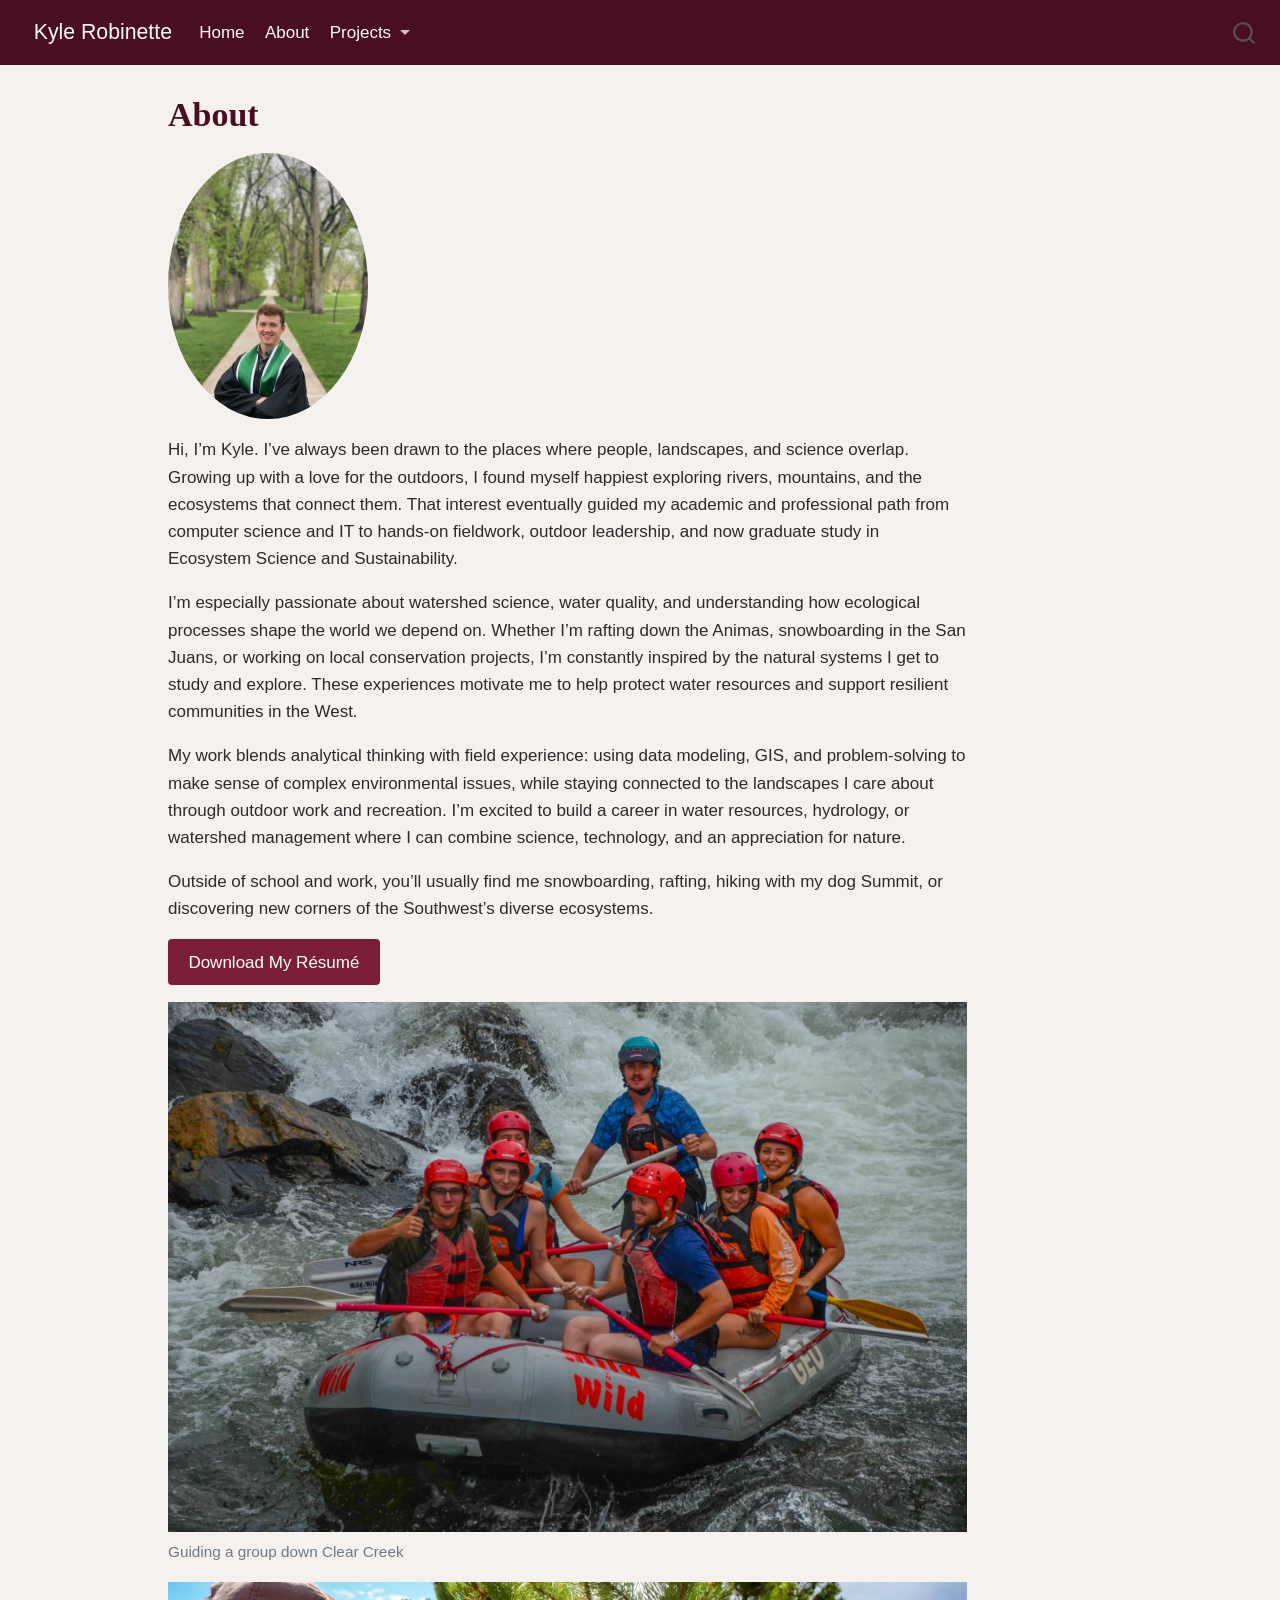
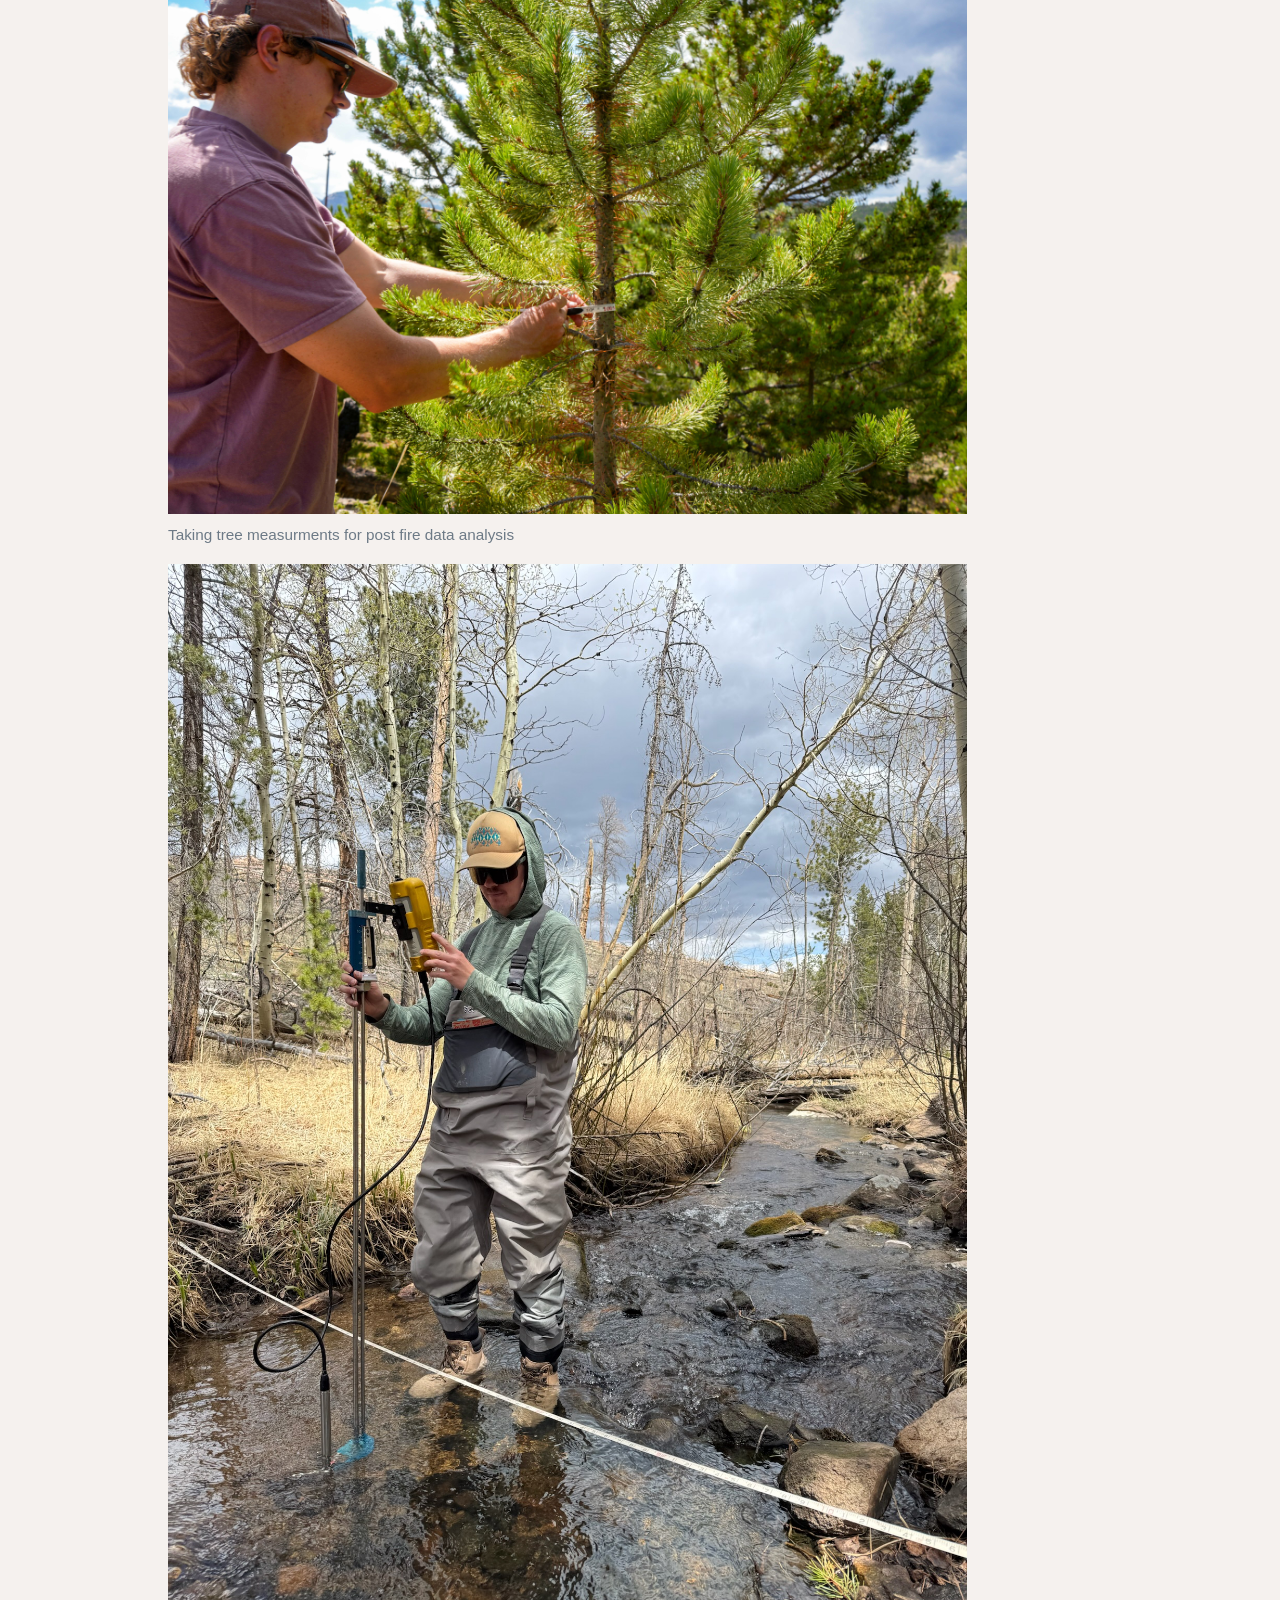
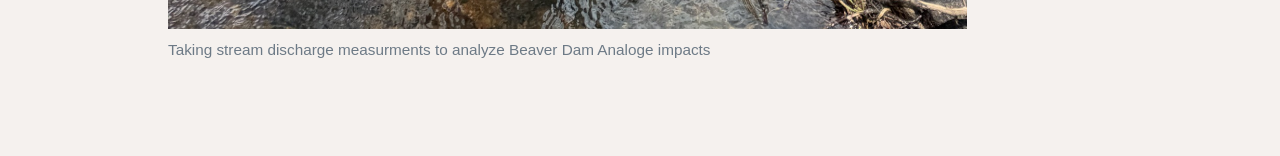
==== commit d86de69f: "about" ====
--- a/docs/about.html
+++ b/docs/about.html
@@ -193,7 +193,7 @@
 </div>
 <div class="quarto-figure quarto-figure-center">
 <figure class="figure">
-<p><img src="IMG_4019.JPG" class="img-fluid figure-img"></p>
+<p><img src="IMG_4019.jpg" class="img-fluid figure-img"></p>
 <figcaption>Taking stream discharge measurments to analyze Beaver Dam Analoge impacts</figcaption>
 </figure>
 </div>
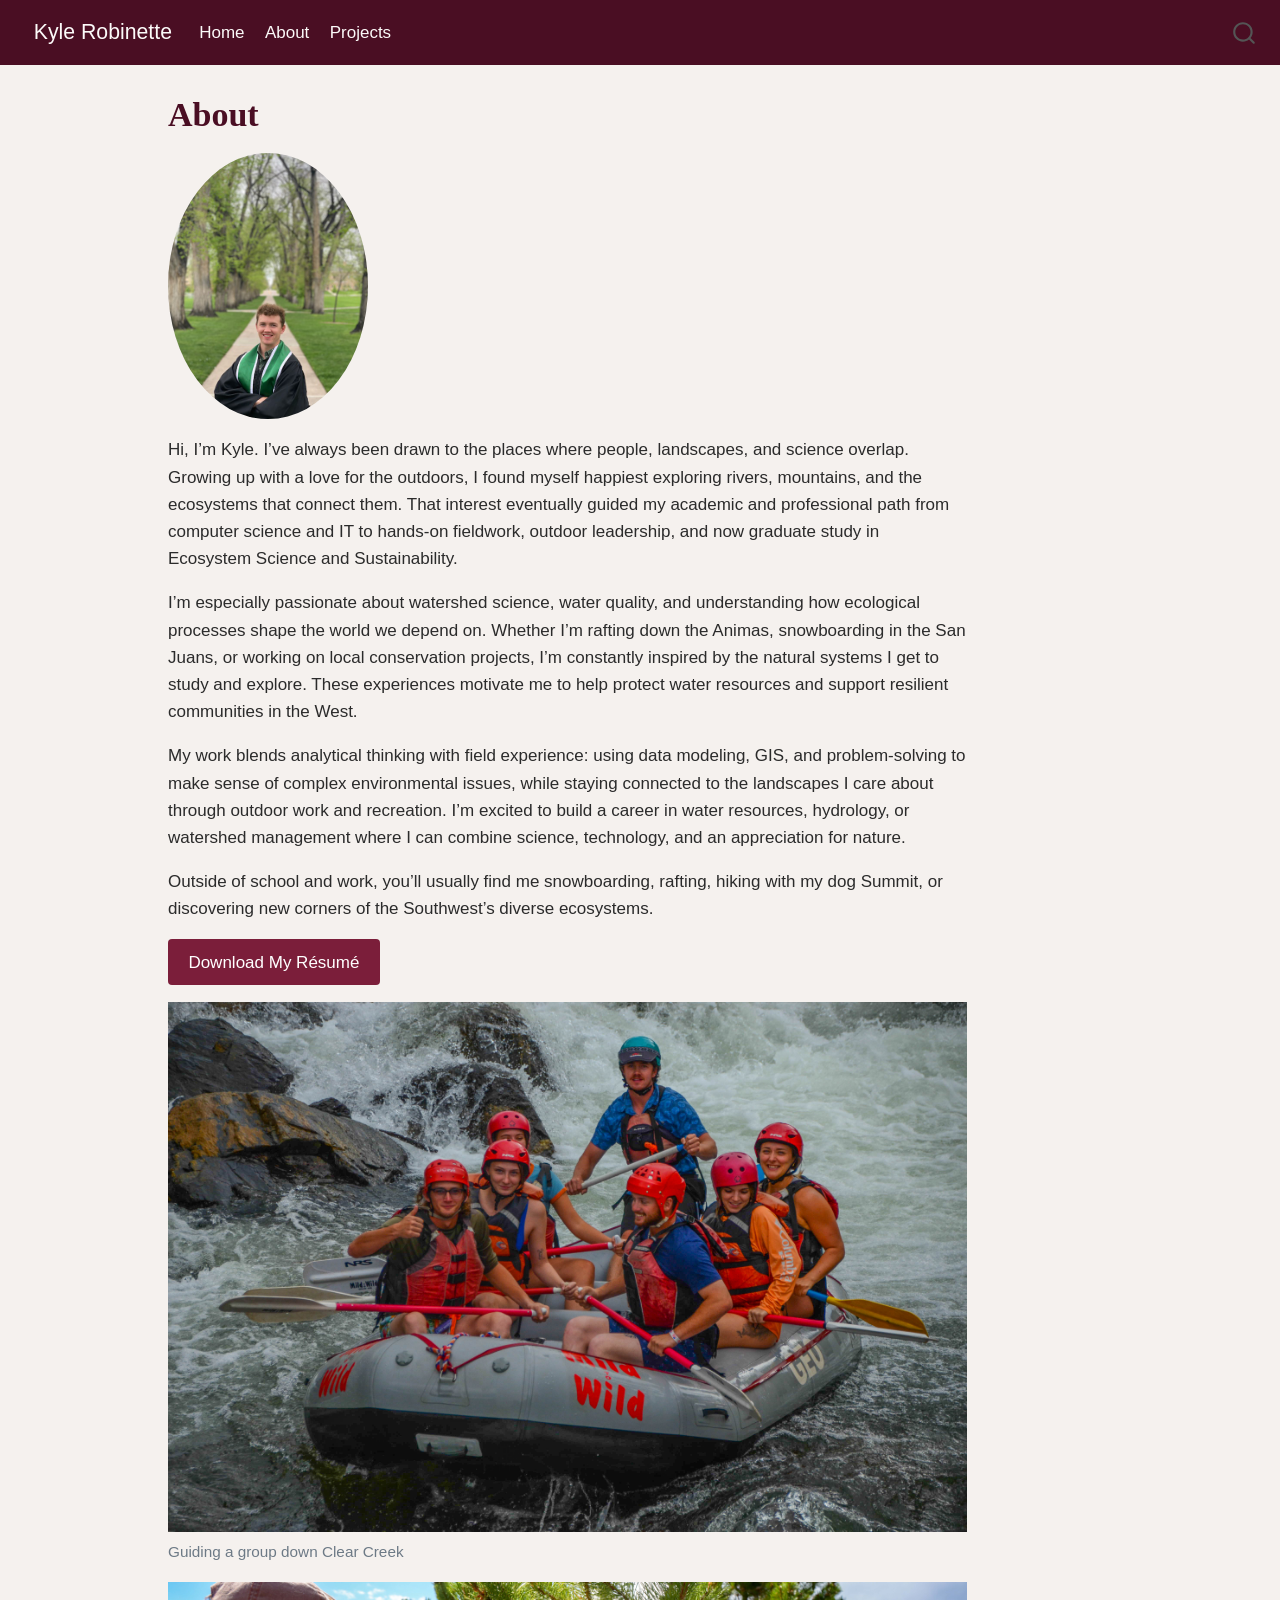
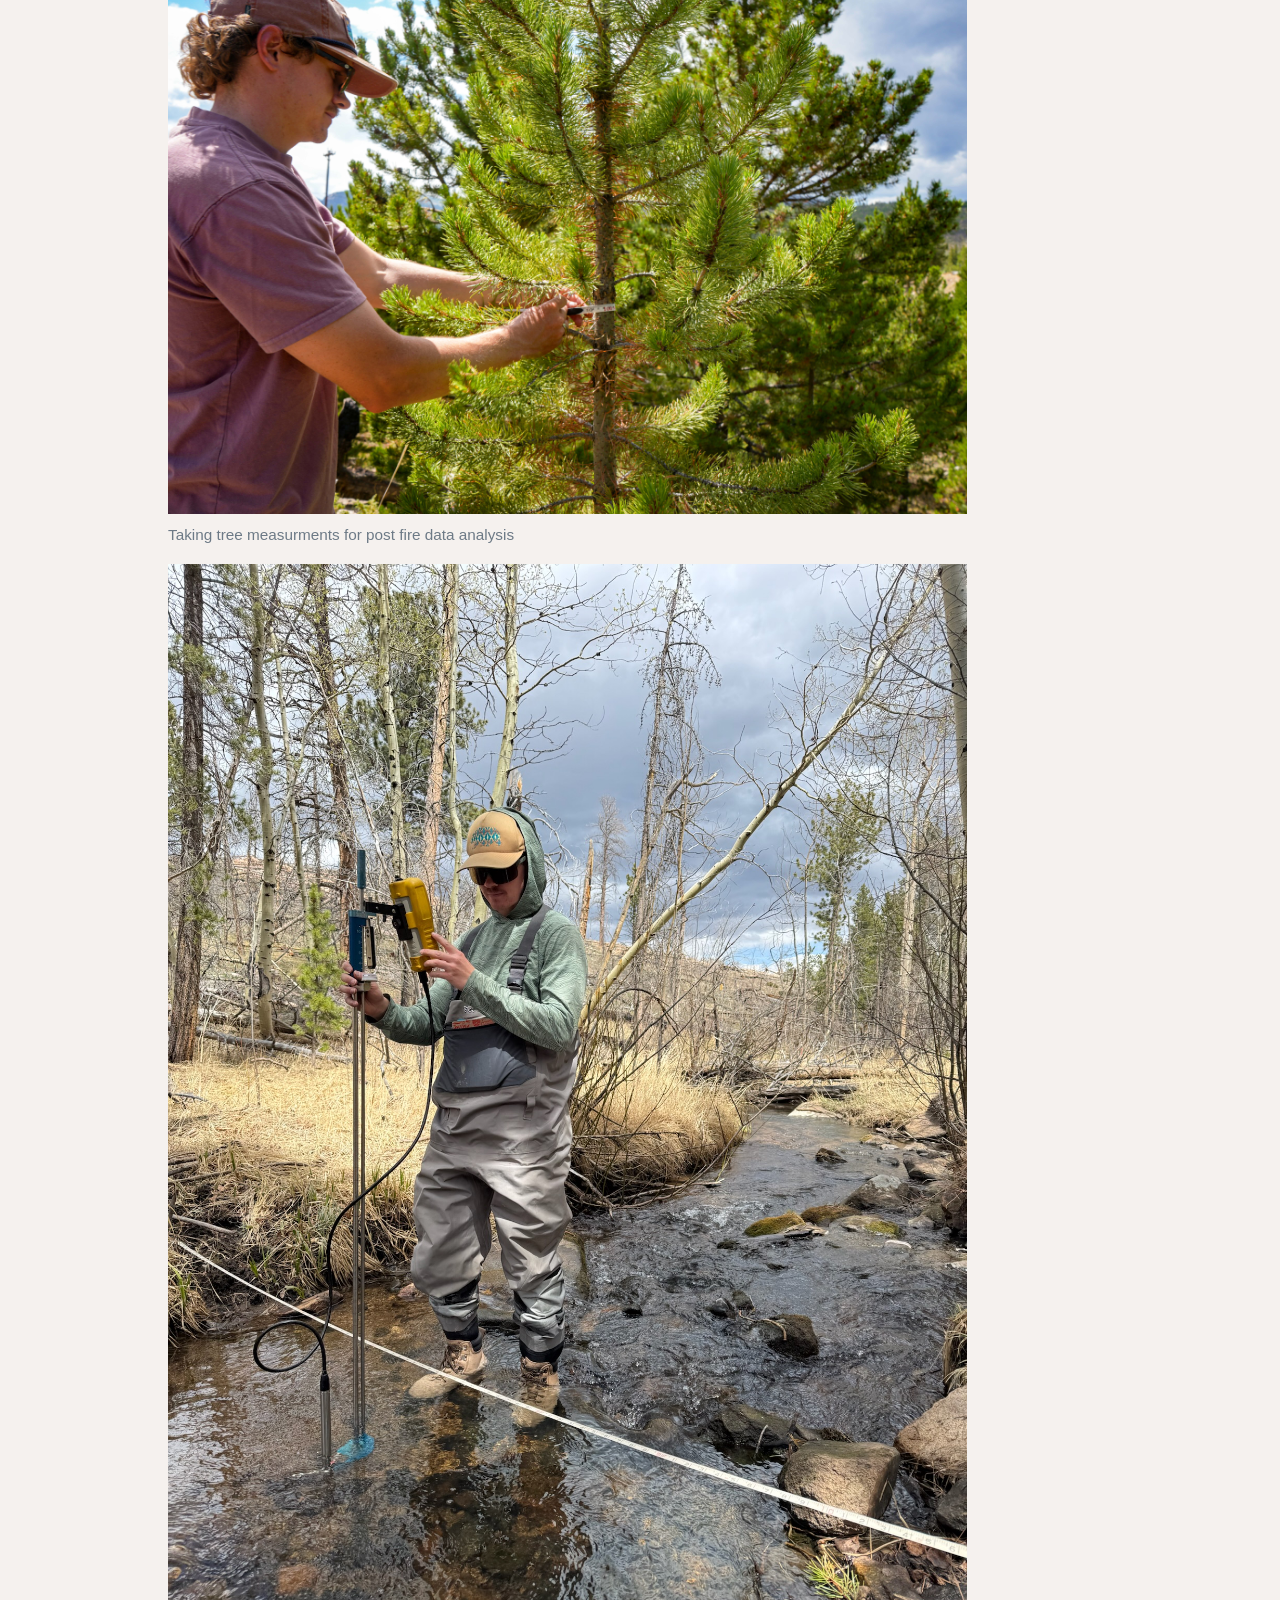
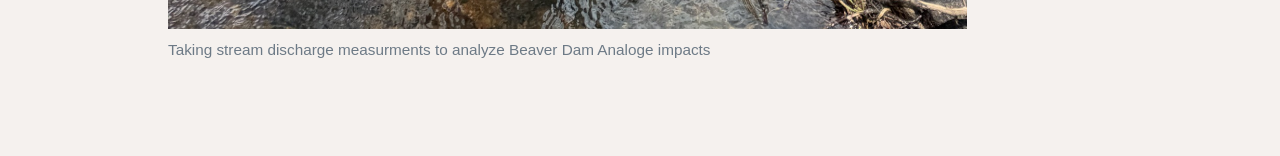
==== commit 4576c7f3: "fix yml" ====
--- a/docs/about.html
+++ b/docs/about.html
@@ -100,43 +100,10 @@
     <a class="nav-link active" href="./about.html" aria-current="page"> 
 <span class="menu-text">About</span></a>
   </li>  
-  <li class="nav-item dropdown ">
-    <a class="nav-link dropdown-toggle" href="#" id="nav-menu-projects" role="link" data-bs-toggle="dropdown" aria-expanded="false">
- <span class="menu-text">Projects</span>
-    </a>
-    <ul class="dropdown-menu" aria-labelledby="nav-menu-projects">    
-        <li>
-    <a class="dropdown-item" href="./projects.html">
- <span class="dropdown-text">Project Details</span></a>
+  <li class="nav-item">
+    <a class="nav-link" href="./projects.html"> 
+<span class="menu-text">Projects</span></a>
   </li>  
-        <li><hr class="dropdown-divider"></li>
-        <li class="dropdown-header">Colorado River Hydrology</li>
-        <li>
-    <a class="dropdown-item" href="https://kylerobinette23.github.io/csu-523c/lab-01.html">
- <span class="dropdown-text">https://kylerobinette23.github.io/csu-523c/lab-01.html</span></a>
-  </li>  
-        <li class="dropdown-header">Spacial Analysis: Distances and Projections</li>
-        <li>
-    <a class="dropdown-item" href="https://kylerobinette23.github.io/csu-523c/lab-02.html">
- <span class="dropdown-text">https://kylerobinette23.github.io/csu-523c/lab-02.html</span></a>
-  </li>  
-        <li class="dropdown-header">Modifiable areal unit problem - Polygons &amp; Tessellations</li>
-        <li>
-    <a class="dropdown-item" href="https://kylerobinette23.github.io/csu-523c/lab-03.html">
- <span class="dropdown-text">https://kylerobinette23.github.io/csu-523c/lab-03.html</span></a>
-  </li>  
-        <li class="dropdown-header">Rasters &amp; Remote Sensing</li>
-        <li>
-    <a class="dropdown-item" href="https://kylerobinette23.github.io/csu-523c/lab-04.html">
- <span class="dropdown-text">https://kylerobinette23.github.io/csu-523c/lab-04.html</span></a>
-  </li>  
-        <li class="dropdown-header">Machine Learning in Hydrology</li>
-        <li>
-    <a class="dropdown-item" href="https://kylerobinette23.github.io/csu-523c/lab-05.html">
- <span class="dropdown-text">https://kylerobinette23.github.io/csu-523c/lab-05.html</span></a>
-  </li>  
-    </ul>
-  </li>
 </ul>
           </div> <!-- /navcollapse -->
             <div class="quarto-navbar-tools">
